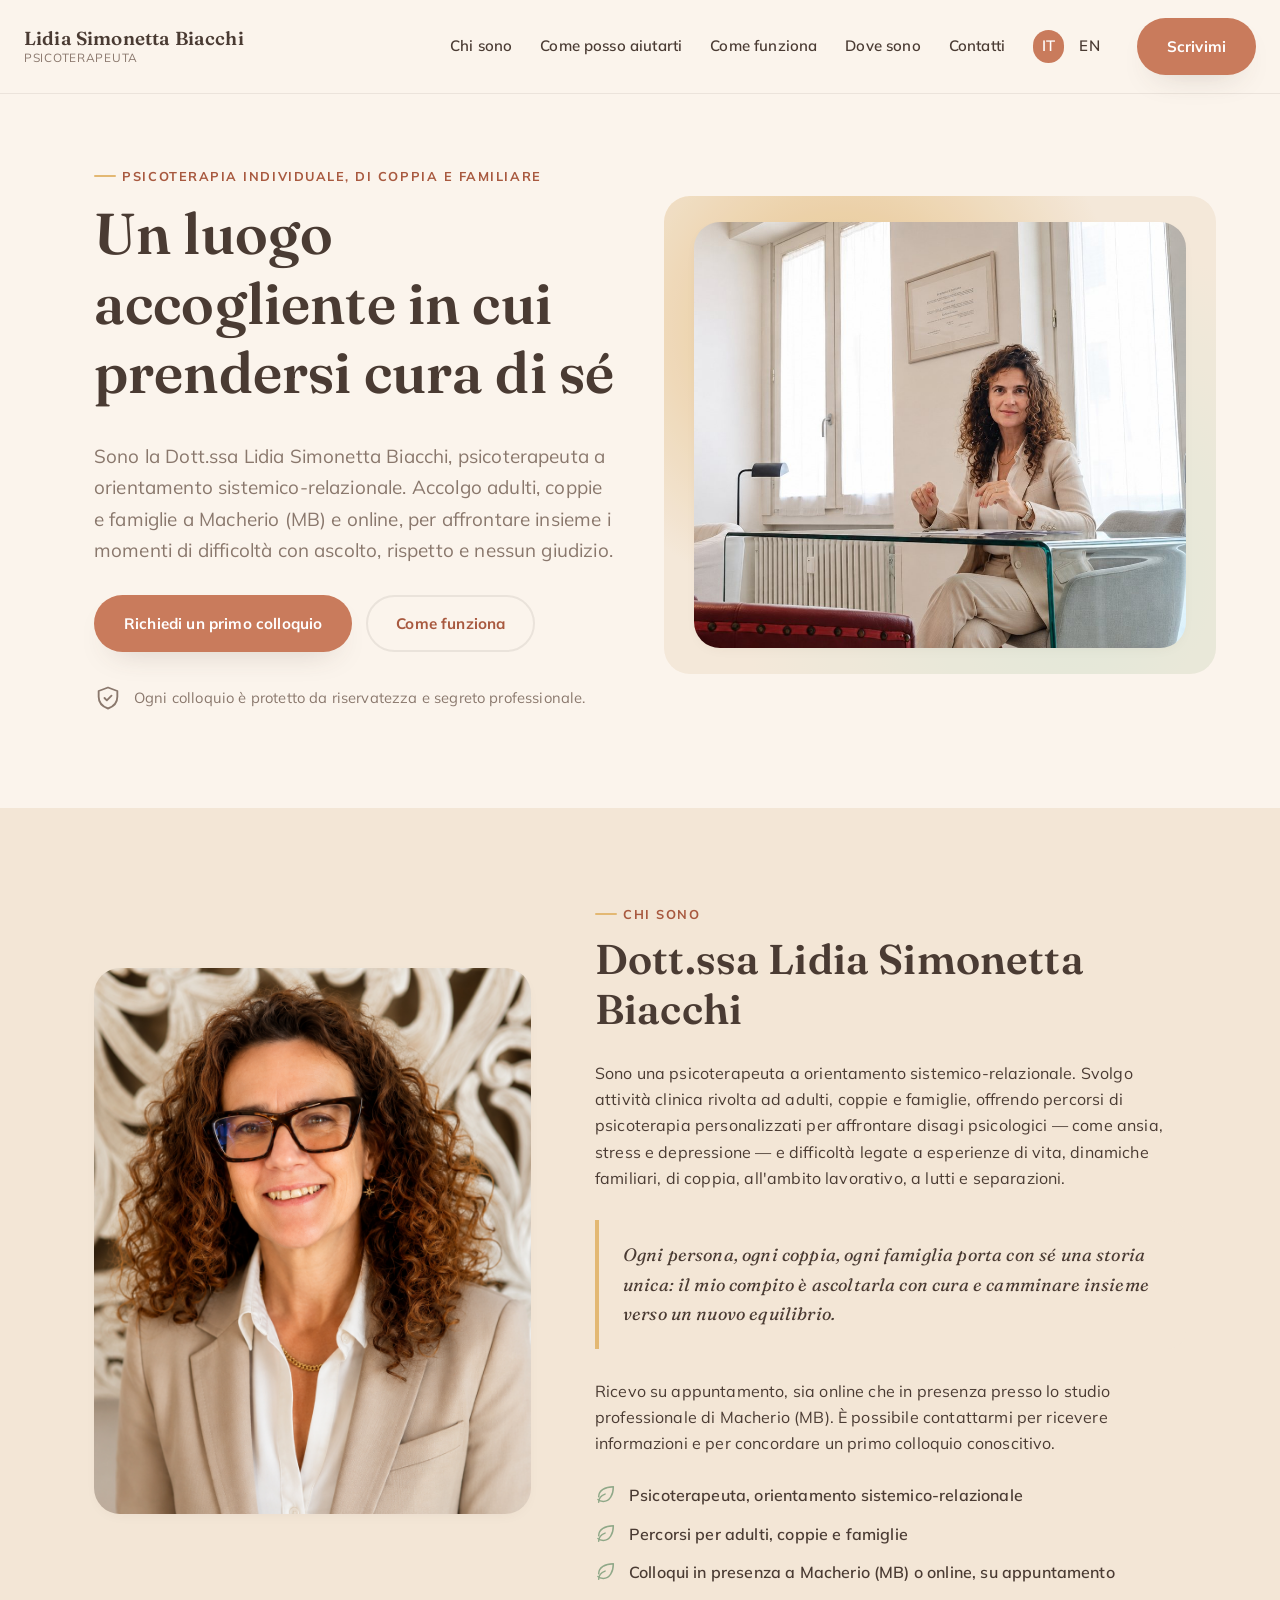
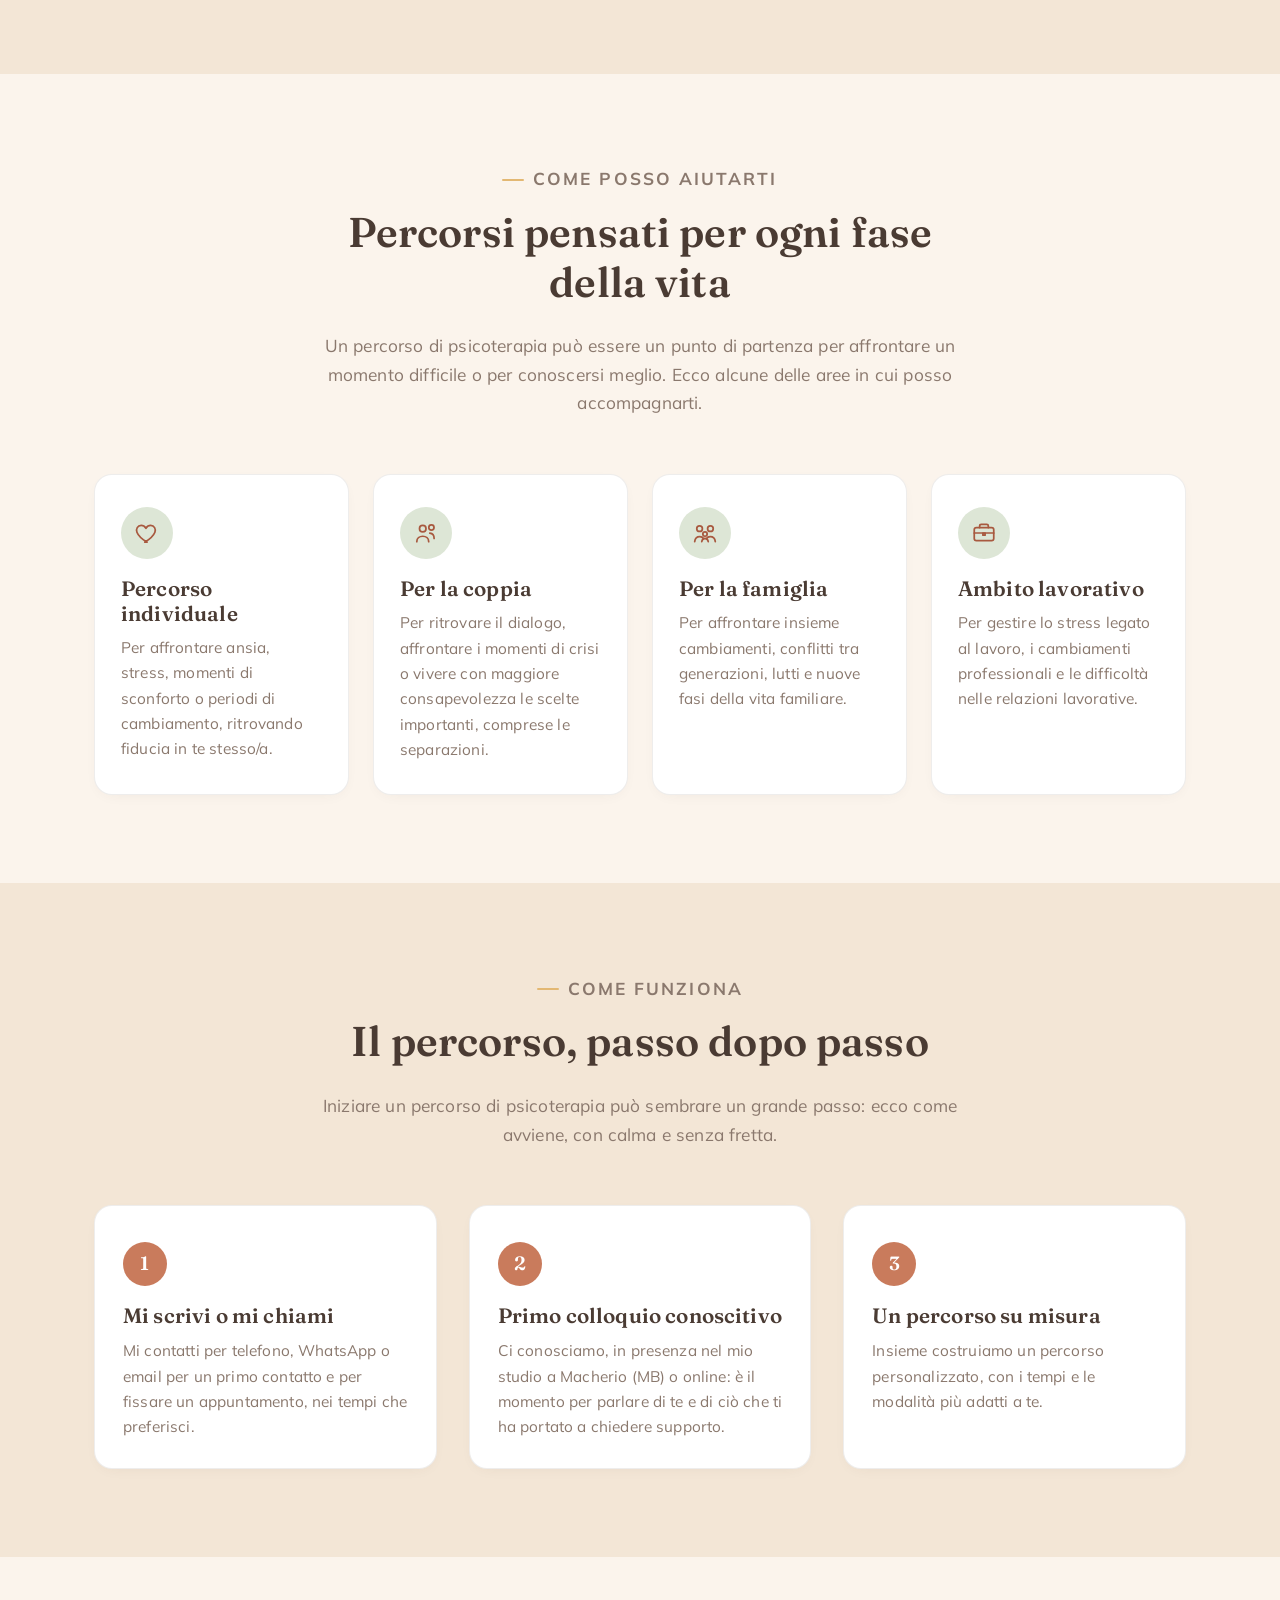
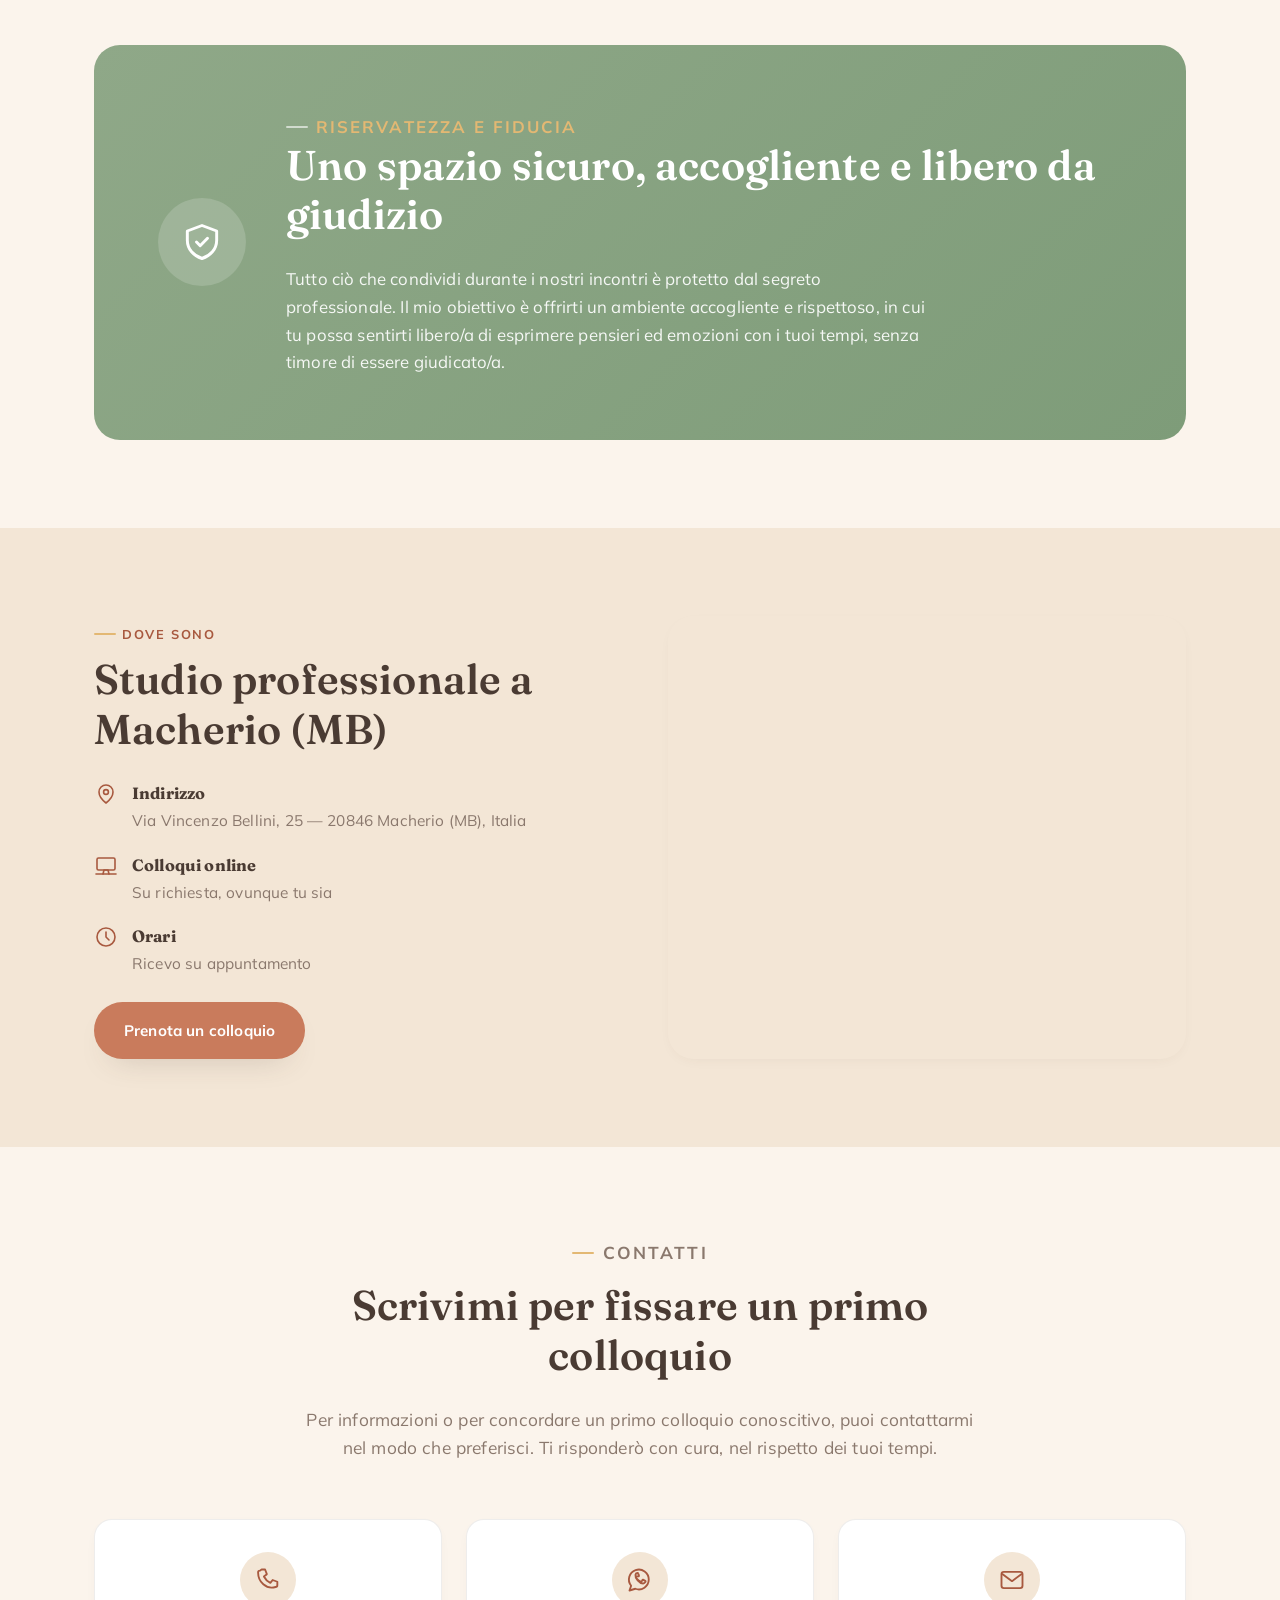
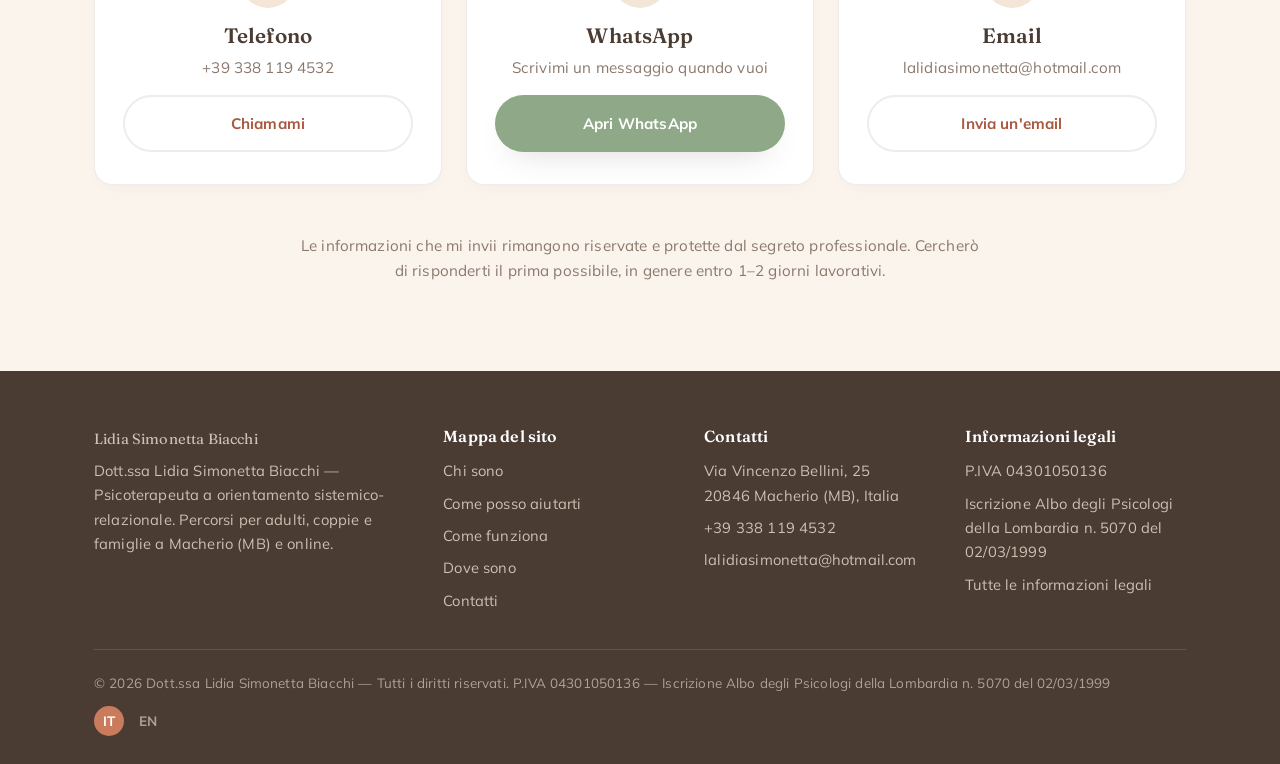
==== index.html @ 9391f5ea "Replace hero illustration with a photo of Lidia in her studio hero-lidia-studio.jpg is a ~600:520 cr" ====
<!DOCTYPE html>
<html lang="it">
<head>
  <meta charset="UTF-8">
  <meta name="viewport" content="width=device-width, initial-scale=1.0">
  <title>Psicoterapia Lidia Simonetta Biacchi — Psicoterapeuta a Macherio (MB) e online</title>
  <meta name="description" content="Dott.ssa Lidia Simonetta Biacchi, psicoterapeuta a orientamento sistemico-relazionale. Percorsi per adulti, coppie e famiglie a Macherio (MB) e online, su appuntamento.">

  <meta property="og:type" content="website">
  <meta property="og:locale" content="it_IT">
  <meta property="og:title" content="Psicoterapia Lidia Simonetta Biacchi — Psicoterapeuta a Macherio (MB) e online">
  <meta property="og:description" content="Dott.ssa Lidia Simonetta Biacchi, psicoterapeuta a orientamento sistemico-relazionale. Percorsi per adulti, coppie e famiglie a Macherio (MB) e online, su appuntamento.">
  <meta property="og:url" content="https://pkoller.github.io/psicoterapia_lidia/">
  <meta property="og:image" content="https://pkoller.github.io/psicoterapia_lidia/assets/img/og-image.jpg">
  <meta property="og:image:width" content="1200">
  <meta property="og:image:height" content="630">
  <meta property="og:image:alt" content="Psicoterapia Lidia Simonetta Biacchi — Dott.ssa Lidia Simonetta Biacchi">
  <meta name="twitter:card" content="summary_large_image">
  <meta name="twitter:title" content="Psicoterapia Lidia Simonetta Biacchi — Psicoterapeuta a Macherio (MB) e online">
  <meta name="twitter:description" content="Dott.ssa Lidia Simonetta Biacchi, psicoterapeuta a orientamento sistemico-relazionale. Percorsi per adulti, coppie e famiglie a Macherio (MB) e online, su appuntamento.">
  <meta name="twitter:image" content="https://pkoller.github.io/psicoterapia_lidia/assets/img/og-image.jpg">

  <link rel="icon" type="image/svg+xml" href="assets/img/favicon.svg">
  <link rel="alternate" hreflang="en" href="en/index.html">
  <link rel="preconnect" href="https://fonts.googleapis.com">
  <link rel="preconnect" href="https://fonts.gstatic.com" crossorigin>
  <link href="https://fonts.googleapis.com/css2?family=Fraunces:ital,opsz,wght@0,9..144,400;0,9..144,500;0,9..144,600;1,9..144,500&family=Mulish:wght@400;600;700;800&display=swap" rel="stylesheet">
  <link rel="stylesheet" href="assets/css/style.css">
</head>
<body>
  <a class="skip-link" href="#main">Vai al contenuto principale</a>

  <header class="site-header">
    <div class="nav-wrap">
      <a class="logo" href="#top">
        Lidia Simonetta Biacchi
        <span>Psicoterapeuta</span>
      </a>

      <button class="nav-toggle" aria-label="Apri il menu" aria-expanded="false" aria-controls="main-nav">
        <span></span>
        <span></span>
        <span></span>
      </button>

      <nav class="main-nav" id="main-nav" aria-label="Navigazione principale">
        <a href="#about">Chi sono</a>
        <a href="#services">Come posso aiutarti</a>
        <a href="#how-it-works">Come funziona</a>
        <a href="#location">Dove sono</a>
        <a href="#contact">Contatti</a>
        <div class="lang-switch" aria-label="Cambia lingua">
          <a href="index.html" class="active" aria-current="page">IT</a>
          <a href="en/index.html">EN</a>
        </div>
        <a class="btn btn-primary" href="#contact">Scrivimi</a>
      </nav>
    </div>
  </header>

  <main id="main">
    <!-- HERO -->
    <section id="top" class="hero">
      <div class="container hero-grid">
        <div class="hero-copy">
          <p class="eyebrow">Psicoterapia individuale, di coppia e familiare</p>
          <h1>Un luogo accogliente in cui prendersi cura di sé</h1>
          <p class="lead">
            Sono la Dott.ssa Lidia Simonetta Biacchi, psicoterapeuta a
            orientamento sistemico-relazionale. Accolgo adulti, coppie e
            famiglie a Macherio (MB) e online, per affrontare insieme i
            momenti di difficoltà con ascolto, rispetto e nessun giudizio.
          </p>
          <div class="hero-actions">
            <a class="btn btn-primary" href="#contact">Richiedi un primo colloquio</a>
            <a class="btn btn-secondary" href="#how-it-works">Come funziona</a>
          </div>
          <div class="hero-trust">
            <svg viewBox="0 0 24 24" fill="none" stroke="currentColor" stroke-width="1.6" stroke-linecap="round" stroke-linejoin="round" aria-hidden="true">
              <path d="M12 3 4 6v5c0 5 3.5 8.5 8 10 4.5-1.5 8-5 8-10V6z"/>
              <path d="m9 12 2 2 4-4"/>
            </svg>
            <span>Ogni colloquio è protetto da riservatezza e segreto professionale.</span>
          </div>
        </div>
        <div class="hero-art">
          <div class="blob" aria-hidden="true"></div>
          <img src="assets/img/hero-lidia-studio.jpg" alt="La Dott.ssa Lidia Simonetta Biacchi seduta alla scrivania nel suo studio di psicoterapia">
        </div>
      </div>
    </section>

    <!-- CHI SONO -->
    <section id="about" class="alt">
      <div class="container about-grid reveal">
        <img class="photo" src="assets/img/ritratto-lidia.jpg" alt="Ritratto della Dott.ssa Lidia Simonetta Biacchi, psicoterapeuta">
        <div>
          <p class="eyebrow">Chi sono</p>
          <h2>Dott.ssa Lidia Simonetta Biacchi</h2>
          <p>
            Sono una psicoterapeuta a orientamento sistemico-relazionale.
            Svolgo attività clinica rivolta ad adulti, coppie e famiglie,
            offrendo percorsi di psicoterapia personalizzati per affrontare
            disagi psicologici — come ansia, stress e depressione — e
            difficoltà legate a esperienze di vita, dinamiche familiari, di
            coppia, all'ambito lavorativo, a lutti e separazioni.
          </p>
          <blockquote class="about-quote">
            Ogni persona, ogni coppia, ogni famiglia porta con sé una storia
            unica: il mio compito è ascoltarla con cura e camminare insieme
            verso un nuovo equilibrio.
          </blockquote>
          <p>
            Ricevo su appuntamento, sia online che in presenza presso lo
            studio professionale di Macherio (MB). È possibile contattarmi
            per ricevere informazioni e per concordare un primo colloquio
            conoscitivo.
          </p>
          <ul class="credentials">
            <li>
              <svg viewBox="0 0 24 24" fill="none" stroke="currentColor" stroke-width="1.6" stroke-linecap="round" stroke-linejoin="round" aria-hidden="true">
                <path d="M4 14C4 7 11 3 20 3c0 9-4 16-11 16-2.5 0-4.5-.7-5.8-2"/>
                <path d="M4 20c0-4 3-7.5 7-9"/>
              </svg>
              Psicoterapeuta, orientamento sistemico-relazionale
            </li>
            <li>
              <svg viewBox="0 0 24 24" fill="none" stroke="currentColor" stroke-width="1.6" stroke-linecap="round" stroke-linejoin="round" aria-hidden="true">
                <path d="M4 14C4 7 11 3 20 3c0 9-4 16-11 16-2.5 0-4.5-.7-5.8-2"/>
                <path d="M4 20c0-4 3-7.5 7-9"/>
              </svg>
              Percorsi per adulti, coppie e famiglie
            </li>
            <li>
              <svg viewBox="0 0 24 24" fill="none" stroke="currentColor" stroke-width="1.6" stroke-linecap="round" stroke-linejoin="round" aria-hidden="true">
                <path d="M4 14C4 7 11 3 20 3c0 9-4 16-11 16-2.5 0-4.5-.7-5.8-2"/>
                <path d="M4 20c0-4 3-7.5 7-9"/>
              </svg>
              Colloqui in presenza a Macherio (MB) o online, su appuntamento
            </li>
          </ul>
        </div>
      </div>
    </section>

    <!-- COME POSSO AIUTARTI -->
    <section id="services">
      <div class="container">
        <div class="section-head reveal">
          <p class="eyebrow">Come posso aiutarti</p>
          <h2>Percorsi pensati per ogni fase della vita</h2>
          <p>
            Un percorso di psicoterapia può essere un punto di partenza per
            affrontare un momento difficile o per conoscersi meglio. Ecco
            alcune delle aree in cui posso accompagnarti.
          </p>
        </div>
        <div class="services-grid reveal">
          <div class="service-card">
            <div class="icon-wrap">
              <svg viewBox="0 0 24 24" fill="none" stroke="currentColor" stroke-width="1.6" stroke-linecap="round" stroke-linejoin="round" aria-hidden="true">
                <path d="M12 20.5s-7.5-4.6-9.3-9.2C1.6 8.3 3.3 5 6.6 5c2 0 3.5 1.2 4.4 2.6C11.9 6.2 13.4 5 15.4 5c3.3 0 5 3.3 3.9 6.3-1.8 4.6-9.3 9.2-9.3 9.2z"/>
              </svg>
            </div>
            <h3>Percorso individuale</h3>
            <p>
              Per affrontare ansia, stress, momenti di sconforto o periodi
              di cambiamento, ritrovando fiducia in te stesso/a.
            </p>
          </div>
          <div class="service-card">
            <div class="icon-wrap">
              <svg viewBox="0 0 24 24" fill="none" stroke="currentColor" stroke-width="1.6" stroke-linecap="round" stroke-linejoin="round" aria-hidden="true">
                <circle cx="9" cy="8" r="3"/>
                <path d="M3.5 20c0-3 2.5-5 5.5-5s5.5 2 5.5 5"/>
                <circle cx="17" cy="7" r="2.4"/>
                <path d="M15.5 12.2c2.4.3 4 2.1 4 4.8"/>
              </svg>
            </div>
            <h3>Per la coppia</h3>
            <p>
              Per ritrovare il dialogo, affrontare i momenti di crisi o
              vivere con maggiore consapevolezza le scelte importanti,
              comprese le separazioni.
            </p>
          </div>
          <div class="service-card">
            <div class="icon-wrap">
              <svg viewBox="0 0 24 24" fill="none" stroke="currentColor" stroke-width="1.6" stroke-linecap="round" stroke-linejoin="round" aria-hidden="true">
                <circle cx="7" cy="8" r="2.6"/>
                <circle cx="17" cy="8" r="2.6"/>
                <circle cx="12" cy="13" r="2"/>
                <path d="M2.5 20c.3-2.8 2.2-4.6 4.7-4.6 1.5 0 2.8.7 3.6 1.9"/>
                <path d="M21.5 20c-.3-2.8-2.2-4.6-4.7-4.6-1.5 0-2.8.7-3.6 1.9"/>
                <path d="M9 20c.3-1.8 1.5-3 3-3s2.7 1.2 3 3"/>
              </svg>
            </div>
            <h3>Per la famiglia</h3>
            <p>
              Per affrontare insieme cambiamenti, conflitti tra generazioni,
              lutti e nuove fasi della vita familiare.
            </p>
          </div>
          <div class="service-card">
            <div class="icon-wrap">
              <svg viewBox="0 0 24 24" fill="none" stroke="currentColor" stroke-width="1.6" stroke-linecap="round" stroke-linejoin="round" aria-hidden="true">
                <rect x="3" y="7" width="18" height="12" rx="2"/>
                <path d="M8 7V5.5A1.5 1.5 0 0 1 9.5 4h5A1.5 1.5 0 0 1 16 5.5V7"/>
                <path d="M3 12h18"/>
                <path d="M11 12h2v2h-2z"/>
              </svg>
            </div>
            <h3>Ambito lavorativo</h3>
            <p>
              Per gestire lo stress legato al lavoro, i cambiamenti
              professionali e le difficoltà nelle relazioni lavorative.
            </p>
          </div>
        </div>
      </div>
    </section>

    <!-- COME FUNZIONA -->
    <section id="how-it-works" class="alt">
      <div class="container">
        <div class="section-head reveal">
          <p class="eyebrow">Come funziona</p>
          <h2>Il percorso, passo dopo passo</h2>
          <p>
            Iniziare un percorso di psicoterapia può sembrare un grande
            passo: ecco come avviene, con calma e senza fretta.
          </p>
        </div>
        <div class="steps reveal">
          <div class="step">
            <span class="step-number">1</span>
            <h3>Mi scrivi o mi chiami</h3>
            <p>
              Mi contatti per telefono, WhatsApp o email per un primo
              contatto e per fissare un appuntamento, nei tempi che
              preferisci.
            </p>
          </div>
          <div class="step">
            <span class="step-number">2</span>
            <h3>Primo colloquio conoscitivo</h3>
            <p>
              Ci conosciamo, in presenza nel mio studio a Macherio (MB) o
              online: è il momento per parlare di te e di ciò che ti ha
              portato a chiedere supporto.
            </p>
          </div>
          <div class="step">
            <span class="step-number">3</span>
            <h3>Un percorso su misura</h3>
            <p>
              Insieme costruiamo un percorso personalizzato, con i tempi e
              le modalità più adatti a te.
            </p>
          </div>
        </div>
      </div>
    </section>

    <!-- SPAZIO SICURO -->
    <section id="safe-space">
      <div class="container">
        <div class="safe-space reveal">
          <div class="icon-wrap">
            <svg viewBox="0 0 24 24" fill="none" stroke="currentColor" stroke-width="1.6" stroke-linecap="round" stroke-linejoin="round" aria-hidden="true">
              <path d="M12 3 4 6v5c0 5 3.5 8.5 8 10 4.5-1.5 8-5 8-10V6z"/>
              <path d="m9 12 2 2 4-4"/>
            </svg>
          </div>
          <div>
            <p class="eyebrow">Riservatezza e fiducia</p>
            <h2>Uno spazio sicuro, accogliente e libero da giudizio</h2>
            <p>
              Tutto ciò che condividi durante i nostri incontri è protetto
              dal segreto professionale. Il mio obiettivo è offrirti un
              ambiente accogliente e rispettoso, in cui tu possa sentirti
              libero/a di esprimere pensieri ed emozioni con i tuoi tempi,
              senza timore di essere giudicato/a.
            </p>
          </div>
        </div>
      </div>
    </section>

    <!-- DOVE SONO -->
    <section id="location" class="alt">
      <div class="container location-grid">
        <div class="reveal">
          <p class="eyebrow">Dove sono</p>
          <h2>Studio professionale a Macherio (MB)</h2>
          <ul class="location-list">
            <li>
              <svg viewBox="0 0 24 24" fill="none" stroke="currentColor" stroke-width="1.6" stroke-linecap="round" stroke-linejoin="round" aria-hidden="true">
                <path d="M12 21s-7-5.5-7-11a7 7 0 0 1 14 0c0 5.5-7 11-7 11Z"/>
                <circle cx="12" cy="10" r="2.4"/>
              </svg>
              <div>
                <strong>Indirizzo</strong>
                <span>Via Vincenzo Bellini, 25 — 20846 Macherio (MB), Italia</span>
              </div>
            </li>
            <li>
              <svg viewBox="0 0 24 24" fill="none" stroke="currentColor" stroke-width="1.6" stroke-linecap="round" stroke-linejoin="round" aria-hidden="true">
                <rect x="3" y="4" width="18" height="12" rx="1.5"/>
                <path d="M2 20h20"/>
                <path d="M9 20l1-4h4l1 4"/>
              </svg>
              <div>
                <strong>Colloqui online</strong>
                <span>Su richiesta, ovunque tu sia</span>
              </div>
            </li>
            <li>
              <svg viewBox="0 0 24 24" fill="none" stroke="currentColor" stroke-width="1.6" stroke-linecap="round" stroke-linejoin="round" aria-hidden="true">
                <circle cx="12" cy="12" r="9"/>
                <path d="M12 7v5l3 3"/>
              </svg>
              <div>
                <strong>Orari</strong>
                <span>Ricevo su appuntamento</span>
              </div>
            </li>
          </ul>
          <a class="btn btn-primary" href="#contact">Prenota un colloquio</a>
        </div>
        <iframe
          class="map-frame reveal"
          title="Mappa: Via Vincenzo Bellini 25, Macherio (MB)"
          src="https://www.google.com/maps?q=Via+Vincenzo+Bellini+25+20846+Macherio+MB+Italia&output=embed"
          loading="lazy"
          referrerpolicy="no-referrer-when-downgrade"
          allowfullscreen></iframe>
      </div>
    </section>

    <!-- CONTATTI -->
    <section id="contact">
      <div class="container">
        <div class="section-head reveal">
          <p class="eyebrow">Contatti</p>
          <h2>Scrivimi per fissare un primo colloquio</h2>
          <p>
            Per informazioni o per concordare un primo colloquio
            conoscitivo, puoi contattarmi nel modo che preferisci. Ti
            risponderò con cura, nel rispetto dei tuoi tempi.
          </p>
        </div>
        <div class="contact-grid reveal">
          <div class="contact-card">
            <div class="icon-wrap">
              <svg viewBox="0 0 24 24" fill="none" stroke="currentColor" stroke-width="1.6" stroke-linecap="round" stroke-linejoin="round" aria-hidden="true">
                <path d="M6.5 3h3l1.5 4-2.5 2a12 12 0 0 0 5.5 5.5l2-2.5 4 1.5v3a1.5 1.5 0 0 1-1.5 1.5C10.5 20.5 3.5 13.5 3.5 5.5A1.5 1.5 0 0 1 5 4Z"/>
              </svg>
            </div>
            <h3>Telefono</h3>
            <p>+39 338 119 4532</p>
            <a class="btn btn-secondary btn-block" href="tel:+393381194532">Chiamami</a>
          </div>
          <div class="contact-card">
            <div class="icon-wrap">
              <svg viewBox="0 0 24 24" fill="none" stroke="currentColor" stroke-width="1.6" stroke-linecap="round" stroke-linejoin="round" aria-hidden="true">
                <path d="M3 21l1.4-4.1A8.5 8.5 0 1 1 8 19.5Z"/>
                <path d="M8.7 8.7c-.2.6 0 1.5.9 2.6 1 1.2 1.9 1.8 2.7 2 .5.2 1-.1 1.4-.6l.4-.6c.2-.3.6-.4.9-.2l1.5.8c.3.2.4.6.2.9-.4.7-1.1 1.4-2 1.4-1.5 0-3.4-1-4.7-2.6-1.4-1.6-2.1-3.4-1.9-4.8.1-.9.9-1.5 1.7-1.6.3 0 .6.2.7.5l.6 1.6c.1.3 0 .6-.2.8Z"/>
              </svg>
            </div>
            <h3>WhatsApp</h3>
            <p>Scrivimi un messaggio quando vuoi</p>
            <a class="btn btn-whatsapp btn-block" href="https://wa.me/393381194532" target="_blank" rel="noopener">Apri WhatsApp</a>
          </div>
          <div class="contact-card">
            <div class="icon-wrap">
              <svg viewBox="0 0 24 24" fill="none" stroke="currentColor" stroke-width="1.6" stroke-linecap="round" stroke-linejoin="round" aria-hidden="true">
                <rect x="3" y="5" width="18" height="14" rx="2"/>
                <path d="m4 7 8 6 8-6"/>
              </svg>
            </div>
            <h3>Email</h3>
            <p>lalidiasimonetta@hotmail.com</p>
            <a class="btn btn-secondary btn-block" href="mailto:lalidiasimonetta@hotmail.com">Invia un'email</a>
          </div>
        </div>
        <p class="contact-note">
          Le informazioni che mi invii rimangono riservate e protette dal
          segreto professionale. Cercherò di risponderti il prima
          possibile, in genere entro 1–2 giorni lavorativi.
        </p>
      </div>
    </section>
  </main>

  <footer class="site-footer">
    <div class="container">
      <div class="footer-grid">
        <div>
          <p class="footer-logo">Lidia Simonetta Biacchi</p>
          <p>
            Dott.ssa Lidia Simonetta Biacchi — Psicoterapeuta a orientamento
            sistemico-relazionale. Percorsi per adulti, coppie e famiglie a
            Macherio (MB) e online.
          </p>
        </div>
        <div>
          <h4>Mappa del sito</h4>
          <ul>
            <li><a href="#about">Chi sono</a></li>
            <li><a href="#services">Come posso aiutarti</a></li>
            <li><a href="#how-it-works">Come funziona</a></li>
            <li><a href="#location">Dove sono</a></li>
            <li><a href="#contact">Contatti</a></li>
          </ul>
        </div>
        <div>
          <h4>Contatti</h4>
          <ul>
            <li>Via Vincenzo Bellini, 25<br>20846 Macherio (MB), Italia</li>
            <li><a href="tel:+393381194532">+39 338 119 4532</a></li>
            <li><a href="mailto:lalidiasimonetta@hotmail.com">lalidiasimonetta@hotmail.com</a></li>
          </ul>
        </div>
        <div>
          <h4>Informazioni legali</h4>
          <ul>
            <li>P.IVA 04301050136</li>
            <li>Iscrizione Albo degli Psicologi<br>della Lombardia n. 5070 del 02/03/1999</li>
            <li><a href="informazioni-legali.html">Tutte le informazioni legali</a></li>
          </ul>
        </div>
      </div>
      <div class="footer-bottom">
        <span>&copy; <span data-year>2026</span> Dott.ssa Lidia Simonetta Biacchi — Tutti i diritti riservati. P.IVA 04301050136 — Iscrizione Albo degli Psicologi della Lombardia n. 5070 del 02/03/1999</span>
        <div class="lang-switch">
          <a href="index.html" class="active" aria-current="page">IT</a>
          <a href="en/index.html">EN</a>
        </div>
      </div>
    </div>
  </footer>

  <script src="assets/js/main.js"></script>
</body>
</html>
---- assets/css/style.css ----
/* =========================================================
   Psicoterapia Lidia Simonetta Biacchi — design system
   Palette calda, tipografia accogliente, layout rilassato
   ========================================================= */

:root {
  /* Colori */
  --cream: #fbf4ec;
  --cream-soft: #f3e6d6;
  --terracotta: #c97b5c;
  --terracotta-dark: #a8593f;
  --sage: #8fa888;
  --sage-light: #dde6d6;
  --brown: #4a3b33;
  --brown-light: #8a786d;
  --gold: #e3b873;
  --white: #ffffff;
  --border: rgba(74, 59, 51, 0.09);

  /* Tipografia */
  --font-display: "Fraunces", "Georgia", serif;
  --font-body: "Mulish", "Helvetica Neue", Arial, sans-serif;

  /* Spaziature & forme */
  --radius-sm: 12px;
  --radius-md: 18px;
  --radius-lg: 26px;
  --radius-pill: 999px;
  --shadow-soft: 0 14px 32px -18px rgba(74, 59, 51, 0.28);
  --shadow-card: 0 4px 16px -8px rgba(74, 59, 51, 0.1);
  --max-width: 1140px;
}

/* ---------- Reset ---------- */
*,
*::before,
*::after {
  box-sizing: border-box;
}

html {
  scroll-behavior: smooth;
}

body {
  margin: 0;
  font-family: var(--font-body);
  color: var(--brown);
  background-color: var(--cream);
  line-height: 1.65;
  letter-spacing: 0.01em;
  -webkit-font-smoothing: antialiased;
}

img,
svg {
  max-width: 100%;
  display: block;
}

a {
  color: var(--terracotta-dark);
  text-decoration: none;
}

a:hover {
  text-decoration: underline;
}

h1,
h2,
h3,
h4 {
  font-family: var(--font-display);
  font-weight: 600;
  line-height: 1.2;
  margin: 0 0 0.6em;
  color: var(--brown);
}

h1 {
  font-size: clamp(2.4rem, 5vw, 3.6rem);
}

h2 {
  font-size: clamp(1.9rem, 4vw, 2.6rem);
}

h3 {
  font-size: 1.3rem;
}

p {
  margin: 0 0 1em;
}

ul {
  margin: 0;
  padding: 0;
}

.eyebrow {
  display: inline-flex;
  align-items: center;
  gap: 0.5em;
  font-family: var(--font-body);
  font-weight: 700;
  font-size: 0.8rem;
  letter-spacing: 0.12em;
  text-transform: uppercase;
  color: var(--terracotta-dark);
  margin-bottom: 0.8em;
}

.eyebrow::before {
  content: "";
  display: inline-block;
  width: 22px;
  height: 2px;
  background: var(--gold);
  border-radius: 2px;
}

/* ---------- Layout ---------- */
.container {
  width: 100%;
  max-width: var(--max-width);
  margin: 0 auto;
  padding: 0 24px;
}

section {
  padding: 88px 0;
}

section.alt {
  background-color: var(--cream-soft);
}

.section-head {
  max-width: 680px;
  margin: 0 auto 56px;
  text-align: center;
}

.section-head p {
  color: var(--brown-light);
  font-size: 1.08rem;
}

.center {
  text-align: center;
}

/* ---------- Skip link ---------- */
.skip-link {
  position: absolute;
  left: -999px;
  top: 0;
  background: var(--terracotta);
  color: var(--white);
  padding: 10px 18px;
  border-radius: var(--radius-sm);
  z-index: 1000;
}

.skip-link:focus {
  left: 16px;
  top: 16px;
}

/* ---------- Buttons ---------- */
.btn {
  display: inline-flex;
  align-items: center;
  justify-content: center;
  gap: 0.6em;
  font-family: var(--font-body);
  font-weight: 700;
  font-size: 0.95rem;
  padding: 14px 28px;
  border-radius: var(--radius-pill);
  border: 2px solid transparent;
  cursor: pointer;
  transition: box-shadow 0.18s ease, background-color 0.18s ease,
    color 0.18s ease, border-color 0.18s ease;
  text-decoration: none;
  white-space: nowrap;
}

.btn:hover {
  text-decoration: none;
}

.btn-primary {
  background-color: var(--terracotta);
  color: var(--white);
  box-shadow: var(--shadow-soft);
}

.btn-primary:hover {
  background-color: var(--terracotta-dark);
  box-shadow: 0 16px 32px -16px rgba(74, 59, 51, 0.36);
}

.btn-secondary {
  background-color: transparent;
  border-color: var(--border);
  color: var(--terracotta-dark);
}

.btn-secondary:hover {
  background-color: var(--terracotta);
  border-color: var(--terracotta);
  color: var(--white);
}

.btn-whatsapp {
  background-color: var(--sage);
  color: var(--white);
  box-shadow: var(--shadow-soft);
}

.btn-whatsapp:hover {
  background-color: #7c9474;
  box-shadow: 0 16px 32px -16px rgba(74, 59, 51, 0.36);
}

.btn-block {
  width: 100%;
}

/* ---------- Header ---------- */
.site-header {
  position: sticky;
  top: 0;
  z-index: 100;
  background-color: rgba(251, 244, 236, 0.94);
  backdrop-filter: blur(10px);
  border-bottom: 1px solid var(--border);
}

.nav-wrap {
  display: flex;
  align-items: center;
  justify-content: space-between;
  padding: 18px 24px;
}

.logo {
  display: flex;
  flex-direction: column;
  font-family: var(--font-display);
  font-weight: 600;
  font-size: 1.18rem;
  color: var(--brown);
  text-decoration: none;
  line-height: 1.25;
}

.logo span {
  font-family: var(--font-body);
  font-weight: 400;
  font-size: 0.74rem;
  letter-spacing: 0.06em;
  color: var(--brown-light);
  text-transform: uppercase;
}

.logo:hover {
  text-decoration: none;
}

.nav-toggle {
  display: none;
  background: none;
  border: none;
  cursor: pointer;
  padding: 8px;
  margin-left: 8px;
}

.nav-toggle span {
  display: block;
  width: 24px;
  height: 2px;
  background-color: var(--brown);
  margin: 5px 0;
  border-radius: 2px;
  transition: transform 0.2s ease, opacity 0.2s ease;
}

.main-nav {
  display: flex;
  align-items: center;
  gap: 28px;
}

.main-nav a:not(.btn) {
  color: var(--brown);
  font-weight: 600;
  font-size: 0.94rem;
}

.main-nav a:not(.btn):hover {
  color: var(--terracotta-dark);
  text-decoration: none;
}

.lang-switch {
  display: flex;
  gap: 6px;
  align-items: center;
  font-weight: 700;
  font-size: 0.85rem;
}

.lang-switch a {
  padding: 4px 9px;
  border-radius: var(--radius-pill);
  color: var(--brown-light);
}

.lang-switch a:hover {
  text-decoration: none;
  color: var(--terracotta-dark);
}

.lang-switch a.active {
  background-color: var(--terracotta);
  color: var(--white);
}

.lang-switch a.active:hover {
  color: var(--white);
}

/* ---------- Hero ---------- */
.hero {
  padding: 64px 0 96px;
  overflow: hidden;
}

.hero-grid {
  display: grid;
  grid-template-columns: 1.05fr 0.95fr;
  gap: 56px;
  align-items: center;
}

.hero-copy .eyebrow {
  margin-bottom: 1em;
}

.hero-copy p.lead {
  font-size: 1.18rem;
  color: var(--brown-light);
  max-width: 520px;
}

.hero-actions {
  display: flex;
  flex-wrap: wrap;
  gap: 14px;
  margin-top: 1.8em;
}

.hero-trust {
  margin-top: 2.2em;
  display: flex;
  align-items: center;
  gap: 12px;
  font-size: 0.92rem;
  color: var(--brown-light);
}

.hero-trust svg {
  flex-shrink: 0;
  width: 28px;
  height: 28px;
}

.hero-art {
  position: relative;
}

.hero-art .blob {
  position: absolute;
  inset: -6%;
  background: radial-gradient(circle at 32% 28%, var(--gold) 0%, transparent 55%),
    radial-gradient(circle at 75% 80%, var(--sage-light) 0%, transparent 60%),
    var(--cream-soft);
  border-radius: var(--radius-lg);
  opacity: 0.85;
  z-index: 0;
}

.hero-art img {
  position: relative;
  z-index: 1;
  width: 100%;
  border-radius: var(--radius-lg);
  box-shadow: var(--shadow-card);
}

/* ---------- Photo placeholders ---------- */
.photo,
.photo-placeholder {
  border-radius: var(--radius-lg);
  box-shadow: var(--shadow-card);
}

.photo {
  width: 100%;
  aspect-ratio: 4 / 5;
  object-fit: cover;
  object-position: center;
}

.photo-placeholder {
  position: relative;
  width: 100%;
  aspect-ratio: 4 / 5;
  display: flex;
  flex-direction: column;
  align-items: center;
  justify-content: center;
  gap: 14px;
  text-align: center;
  padding: 32px;
  background: linear-gradient(160deg, var(--sage-light) 0%, var(--cream-soft) 100%);
  border: 1px dashed rgba(74, 59, 51, 0.22);
  color: var(--brown-light);
  z-index: 1;
}

.photo-placeholder.wide {
  aspect-ratio: 16 / 10;
}

.photo-placeholder svg {
  width: 44px;
  height: 44px;
  color: var(--terracotta-dark);
}

.photo-placeholder strong {
  display: block;
  color: var(--brown);
  font-family: var(--font-display);
  font-size: 1.05rem;
  margin-bottom: 2px;
}

.photo-placeholder small {
  font-size: 0.82rem;
  line-height: 1.5;
}

/* ---------- About ---------- */
.about-grid {
  display: grid;
  grid-template-columns: 0.85fr 1.15fr;
  gap: 64px;
  align-items: center;
}

.about-quote {
  margin: 1.6em 0;
  padding: 20px 24px;
  border-left: 4px solid var(--gold);
  background-color: var(--cream-soft);
  border-radius: 0 var(--radius-md) var(--radius-md) 0;
  font-family: var(--font-display);
  font-size: 1.12rem;
  font-style: italic;
  color: var(--brown);
}

.credentials {
  list-style: none;
  margin-top: 1.6em;
  display: flex;
  flex-direction: column;
  gap: 12px;
}

.credentials li {
  display: flex;
  align-items: flex-start;
  gap: 12px;
  font-weight: 600;
}

.credentials svg {
  width: 22px;
  height: 22px;
  flex-shrink: 0;
  color: var(--sage);
  margin-top: 2px;
}

/* ---------- Services ---------- */
.services-grid {
  display: grid;
  grid-template-columns: repeat(4, 1fr);
  gap: 24px;
}

.service-card {
  background-color: var(--white);
  border-radius: var(--radius-md);
  border: 1px solid var(--border);
  padding: 32px 26px;
  box-shadow: var(--shadow-card);
  transition: transform 0.2s ease, box-shadow 0.2s ease, border-color 0.2s ease;
}

.service-card:hover {
  transform: translateY(-3px);
  border-color: transparent;
  box-shadow: 0 18px 32px -16px rgba(74, 59, 51, 0.22);
}

.service-card .icon-wrap {
  display: inline-flex;
  align-items: center;
  justify-content: center;
  width: 52px;
  height: 52px;
  border-radius: 50%;
  background-color: var(--sage-light);
  margin-bottom: 18px;
}

.service-card .icon-wrap svg {
  width: 26px;
  height: 26px;
  color: var(--terracotta-dark);
}

.service-card h3 {
  margin-bottom: 0.4em;
}

.service-card p {
  color: var(--brown-light);
  font-size: 0.96rem;
  margin-bottom: 0;
}

/* ---------- How it works (steps) ---------- */
.steps {
  display: grid;
  grid-template-columns: repeat(3, 1fr);
  gap: 32px;
  counter-reset: step;
}

.step {
  position: relative;
  padding: 36px 28px 28px;
  background-color: var(--white);
  border-radius: var(--radius-md);
  border: 1px solid var(--border);
  box-shadow: var(--shadow-card);
}

.step-number {
  display: inline-flex;
  align-items: center;
  justify-content: center;
  width: 44px;
  height: 44px;
  border-radius: 50%;
  background-color: var(--terracotta);
  color: var(--white);
  font-family: var(--font-display);
  font-weight: 600;
  font-size: 1.2rem;
  margin-bottom: 18px;
}

.step h3 {
  margin-bottom: 0.45em;
}

.step p {
  color: var(--brown-light);
  font-size: 0.96rem;
  margin-bottom: 0;
}

/* ---------- Safe space banner ---------- */
.safe-space {
  background: linear-gradient(135deg, var(--sage) 0%, #7e9c79 100%);
  color: var(--white);
  border-radius: var(--radius-lg);
  padding: 64px;
  display: grid;
  grid-template-columns: auto 1fr;
  gap: 40px;
  align-items: center;
}

.safe-space .icon-wrap {
  display: inline-flex;
  align-items: center;
  justify-content: center;
  width: 88px;
  height: 88px;
  border-radius: 50%;
  background-color: rgba(255, 255, 255, 0.16);
  flex-shrink: 0;
}

.safe-space .icon-wrap svg {
  width: 44px;
  height: 44px;
  color: var(--white);
}

.safe-space h2,
.safe-space p {
  color: var(--white);
}

.safe-space .eyebrow {
  color: var(--gold);
}

.safe-space .eyebrow::before {
  background-color: rgba(255, 255, 255, 0.6);
}

.safe-space p {
  color: rgba(255, 255, 255, 0.92);
  font-size: 1.05rem;
  max-width: 640px;
  margin-bottom: 0;
}

/* ---------- Location ---------- */
.location-grid {
  display: grid;
  grid-template-columns: 1fr 1fr;
  gap: 56px;
  align-items: center;
}

.location-list {
  list-style: none;
  display: flex;
  flex-direction: column;
  gap: 18px;
  margin: 1.6em 0;
}

.location-list li {
  display: flex;
  gap: 14px;
  align-items: flex-start;
}

.location-list svg {
  width: 24px;
  height: 24px;
  flex-shrink: 0;
  color: var(--terracotta-dark);
  margin-top: 2px;
}

.location-list strong {
  display: block;
  font-family: var(--font-display);
  font-size: 1.02rem;
}

.location-list span,
.location-list a {
  color: var(--brown-light);
  font-size: 0.96rem;
}

.map-frame {
  border-radius: var(--radius-lg);
  overflow: hidden;
  box-shadow: var(--shadow-card);
  border: none;
  width: 100%;
  height: 100%;
  min-height: 360px;
}

/* ---------- Contact ---------- */
.contact-grid {
  display: grid;
  grid-template-columns: repeat(3, 1fr);
  gap: 24px;
}

.contact-card {
  background-color: var(--white);
  border-radius: var(--radius-md);
  border: 1px solid var(--border);
  padding: 32px 28px;
  box-shadow: var(--shadow-card);
  text-align: center;
  display: flex;
  flex-direction: column;
  align-items: center;
}

.contact-card .icon-wrap {
  display: inline-flex;
  align-items: center;
  justify-content: center;
  width: 56px;
  height: 56px;
  border-radius: 50%;
  background-color: var(--cream-soft);
  margin-bottom: 16px;
}

.contact-card .icon-wrap svg {
  width: 28px;
  height: 28px;
  color: var(--terracotta-dark);
}

.contact-card h3 {
  margin-bottom: 0.3em;
}

.contact-card p {
  color: var(--brown-light);
  font-size: 0.95rem;
}

.contact-note {
  max-width: 680px;
  margin: 48px auto 0;
  text-align: center;
  color: var(--brown-light);
  font-size: 0.95rem;
}

/* ---------- Footer ---------- */
.site-footer {
  background-color: var(--brown);
  color: var(--cream-soft);
  padding: 56px 0 28px;
}

.footer-grid {
  display: grid;
  grid-template-columns: 1.4fr 1fr 1fr 1fr;
  gap: 40px;
  margin-bottom: 36px;
}

.footer-grid h4 {
  color: var(--white);
  font-size: 1rem;
  margin-bottom: 0.8em;
}

.footer-logo {
  font-family: var(--font-display);
  font-size: 1.25rem;
  color: var(--white);
  margin-bottom: 0.5em;
}

.footer-grid p,
.footer-grid a,
.footer-grid li {
  color: rgba(243, 230, 214, 0.78);
  font-size: 0.92rem;
}

.footer-grid a:hover {
  color: var(--white);
}

.footer-grid ul {
  list-style: none;
  display: flex;
  flex-direction: column;
  gap: 8px;
}

.footer-bottom {
  border-top: 1px solid rgba(243, 230, 214, 0.14);
  padding-top: 22px;
  display: flex;
  justify-content: space-between;
  align-items: center;
  flex-wrap: wrap;
  gap: 12px;
  font-size: 0.84rem;
  color: rgba(243, 230, 214, 0.6);
}

.footer-bottom a {
  color: rgba(243, 230, 214, 0.6);
}

.footer-bottom a:hover {
  color: var(--white);
}

/* ---------- Reveal animation ---------- */
.reveal {
  opacity: 0;
  transform: translateY(18px);
  transition: opacity 0.7s ease, transform 0.7s ease;
}

.reveal.is-visible {
  opacity: 1;
  transform: translateY(0);
}

@media (prefers-reduced-motion: reduce) {
  .reveal {
    opacity: 1;
    transform: none;
    transition: none;
  }

  html {
    scroll-behavior: auto;
  }
}

/* ---------- Responsive ---------- */
@media (max-width: 960px) {
  .hero-grid,
  .about-grid,
  .location-grid {
    grid-template-columns: 1fr;
    gap: 40px;
  }

  .hero-art {
    order: -1;
    max-width: 420px;
    margin: 0 auto;
  }

  .services-grid {
    grid-template-columns: repeat(2, 1fr);
  }

  .steps,
  .contact-grid {
    grid-template-columns: 1fr;
  }

  .safe-space {
    grid-template-columns: 1fr;
    text-align: center;
    padding: 48px 32px;
  }

  .safe-space .icon-wrap {
    margin: 0 auto;
  }

  .footer-grid {
    grid-template-columns: 1fr 1fr;
  }

  .footer-grid > div:first-child {
    grid-column: 1 / -1;
  }
}

@media (max-width: 720px) {
  .nav-toggle {
    display: block;
  }

  .main-nav {
    position: absolute;
    top: 100%;
    left: 0;
    right: 0;
    background-color: var(--cream);
    flex-direction: column;
    align-items: stretch;
    gap: 0;
    padding: 12px 24px 24px;
    border-bottom: 1px solid rgba(74, 59, 51, 0.07);
    box-shadow: var(--shadow-soft);
    transform: translateY(-8px);
    opacity: 0;
    visibility: hidden;
    transition: opacity 0.2s ease, transform 0.2s ease, visibility 0.2s;
  }

  .main-nav.is-open {
    transform: translateY(0);
    opacity: 1;
    visibility: visible;
  }

  .main-nav a:not(.btn) {
    padding: 12px 4px;
    border-bottom: 1px solid rgba(74, 59, 51, 0.06);
  }

  .main-nav .lang-switch {
    order: -1;
    justify-content: flex-end;
    padding: 10px 4px;
  }

  .main-nav .btn {
    margin-top: 14px;
  }

  .nav-toggle.is-active span:nth-child(1) {
    transform: translateY(7px) rotate(45deg);
  }

  .nav-toggle.is-active span:nth-child(2) {
    opacity: 0;
  }

  .nav-toggle.is-active span:nth-child(3) {
    transform: translateY(-7px) rotate(-45deg);
  }

  .services-grid {
    grid-template-columns: 1fr;
  }

  section {
    padding: 64px 0;
  }

  .safe-space {
    padding: 40px 24px;
  }
}

@media (max-width: 520px) {
  .hero-actions {
    flex-direction: column;
    align-items: stretch;
  }

  .hero-actions .btn {
    width: 100%;
  }
}
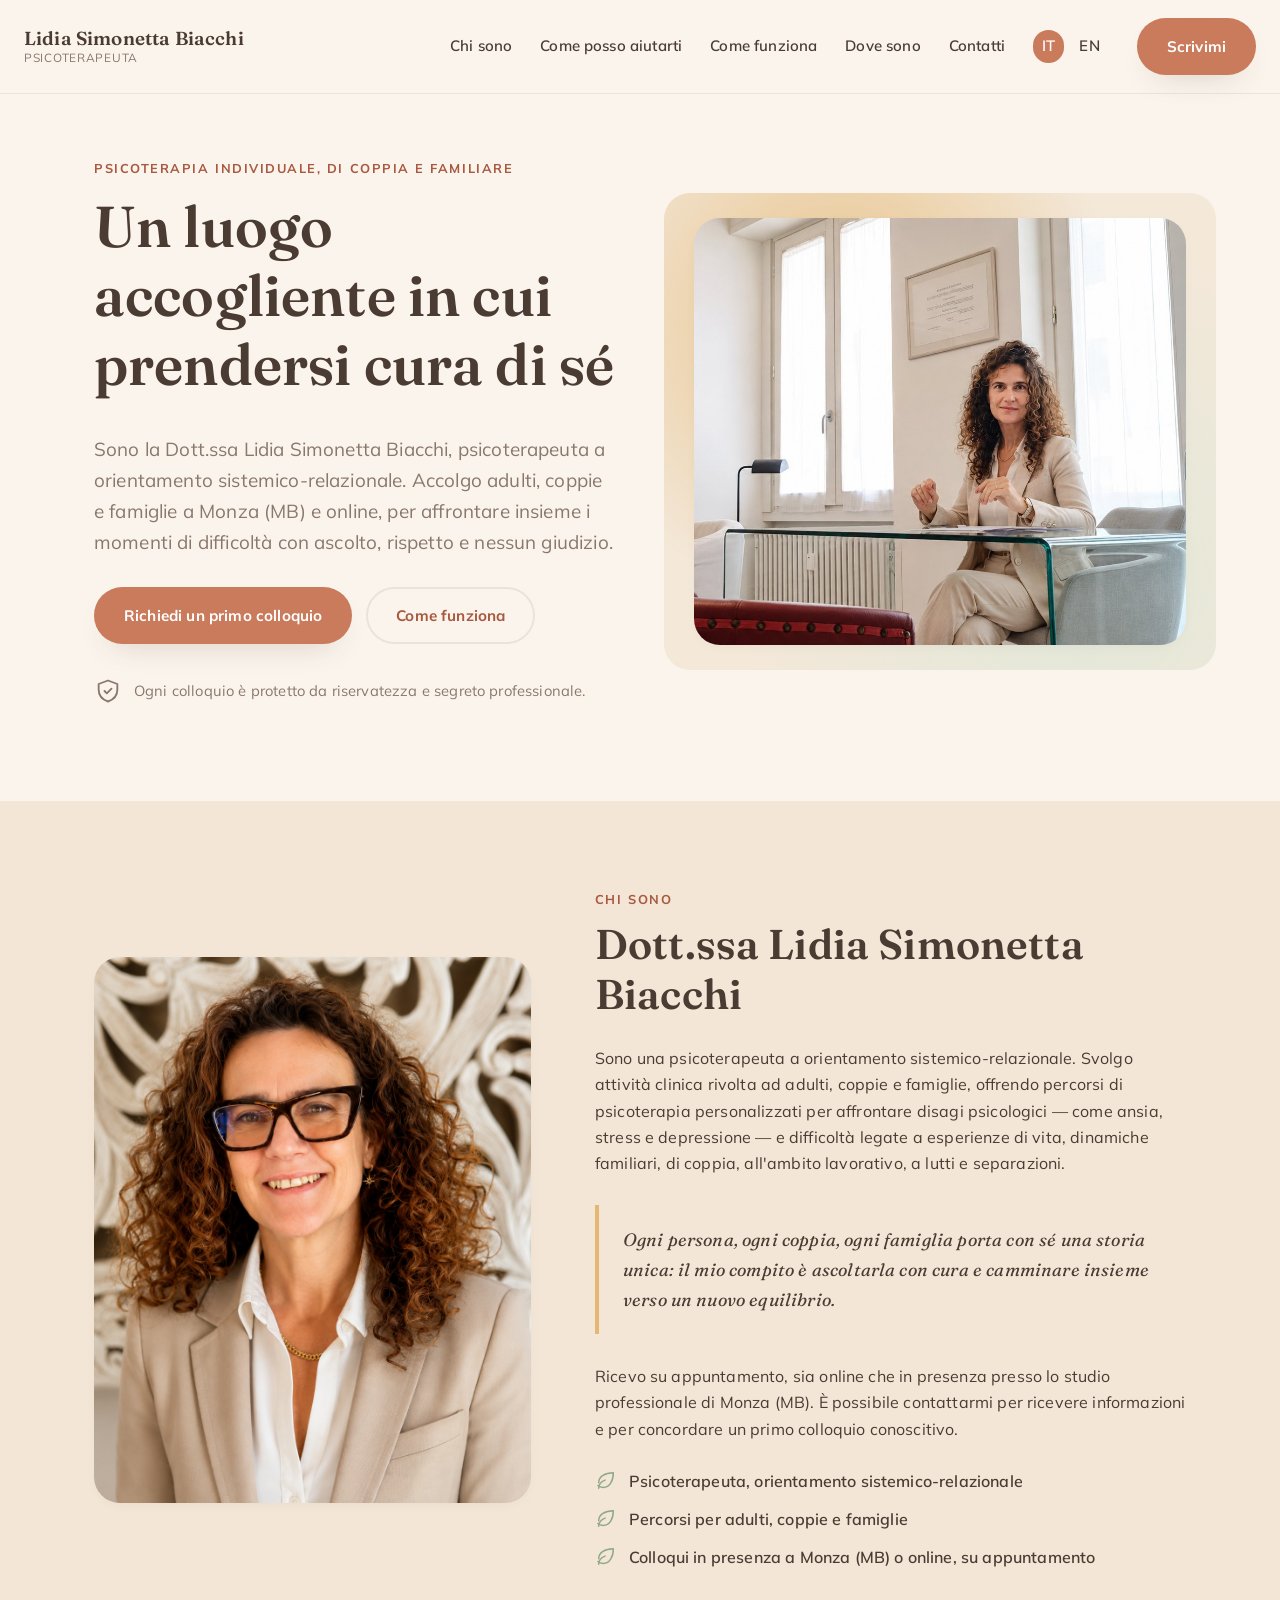
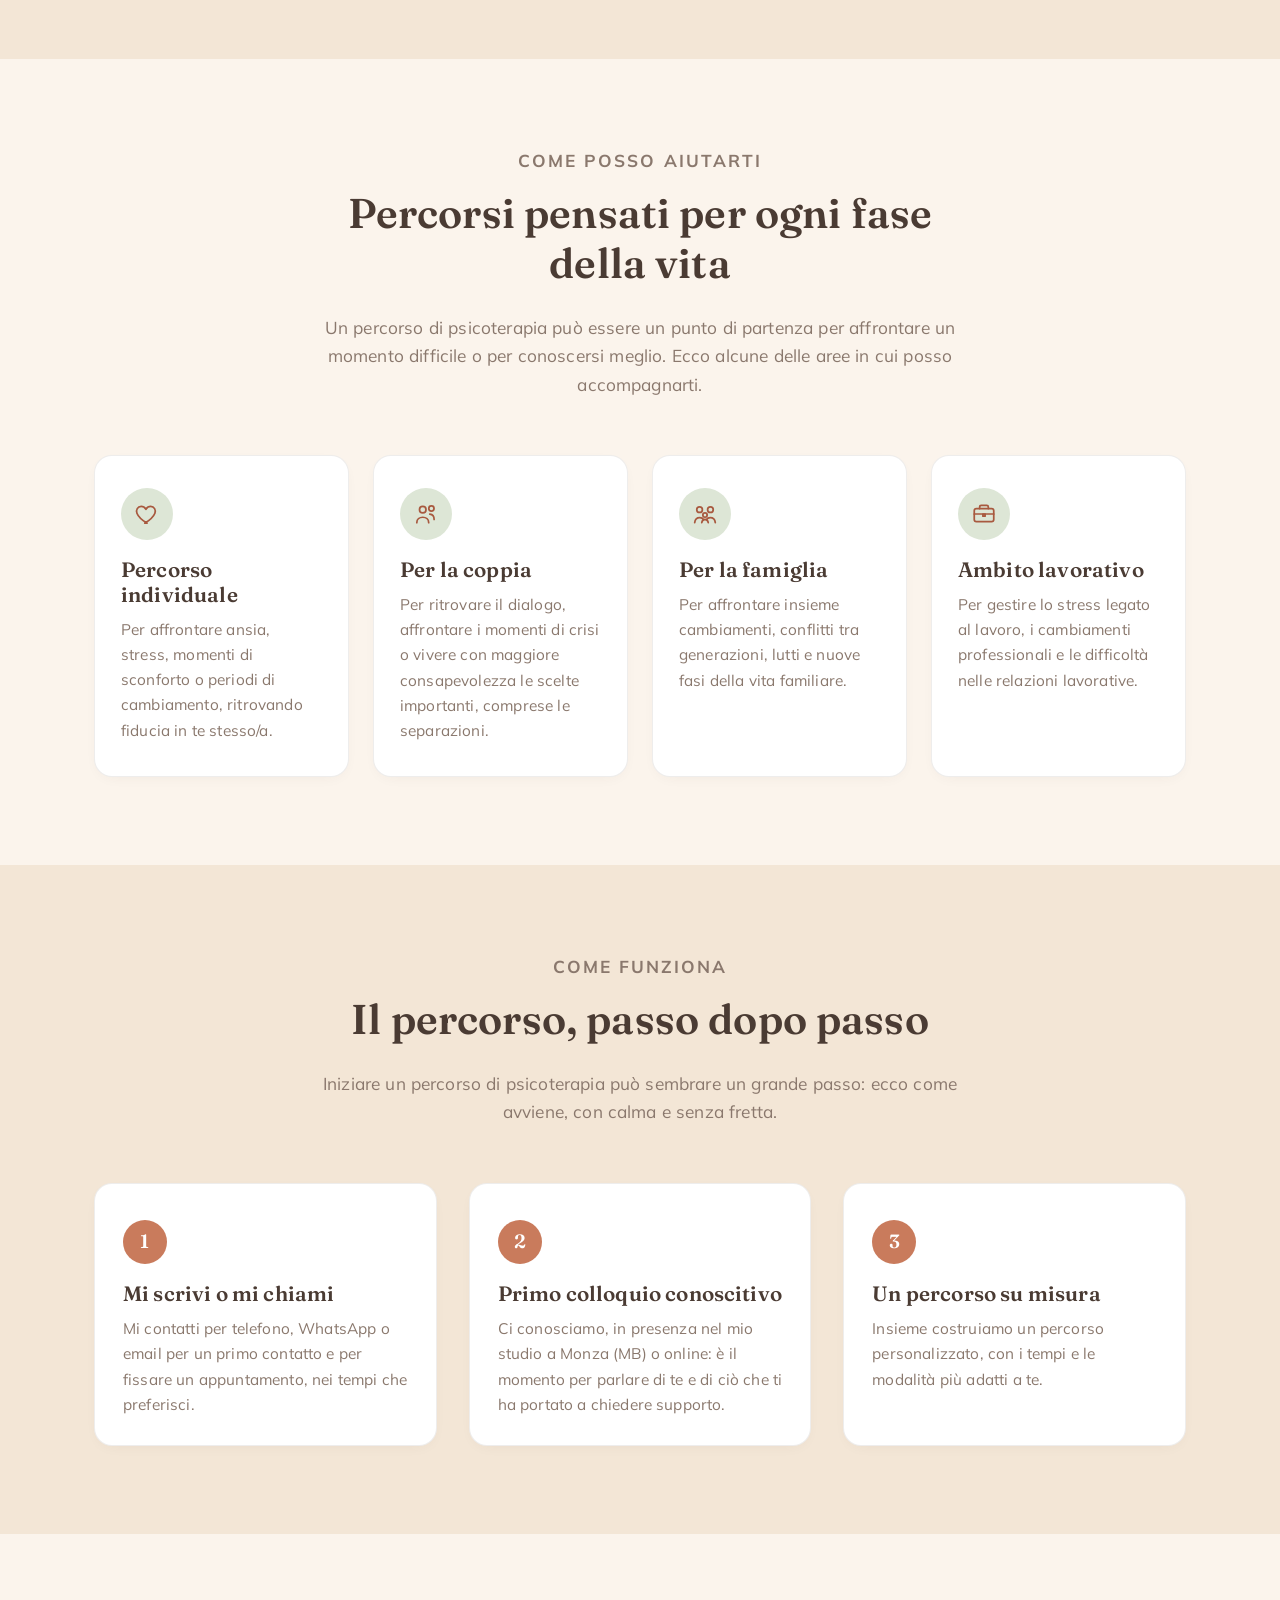
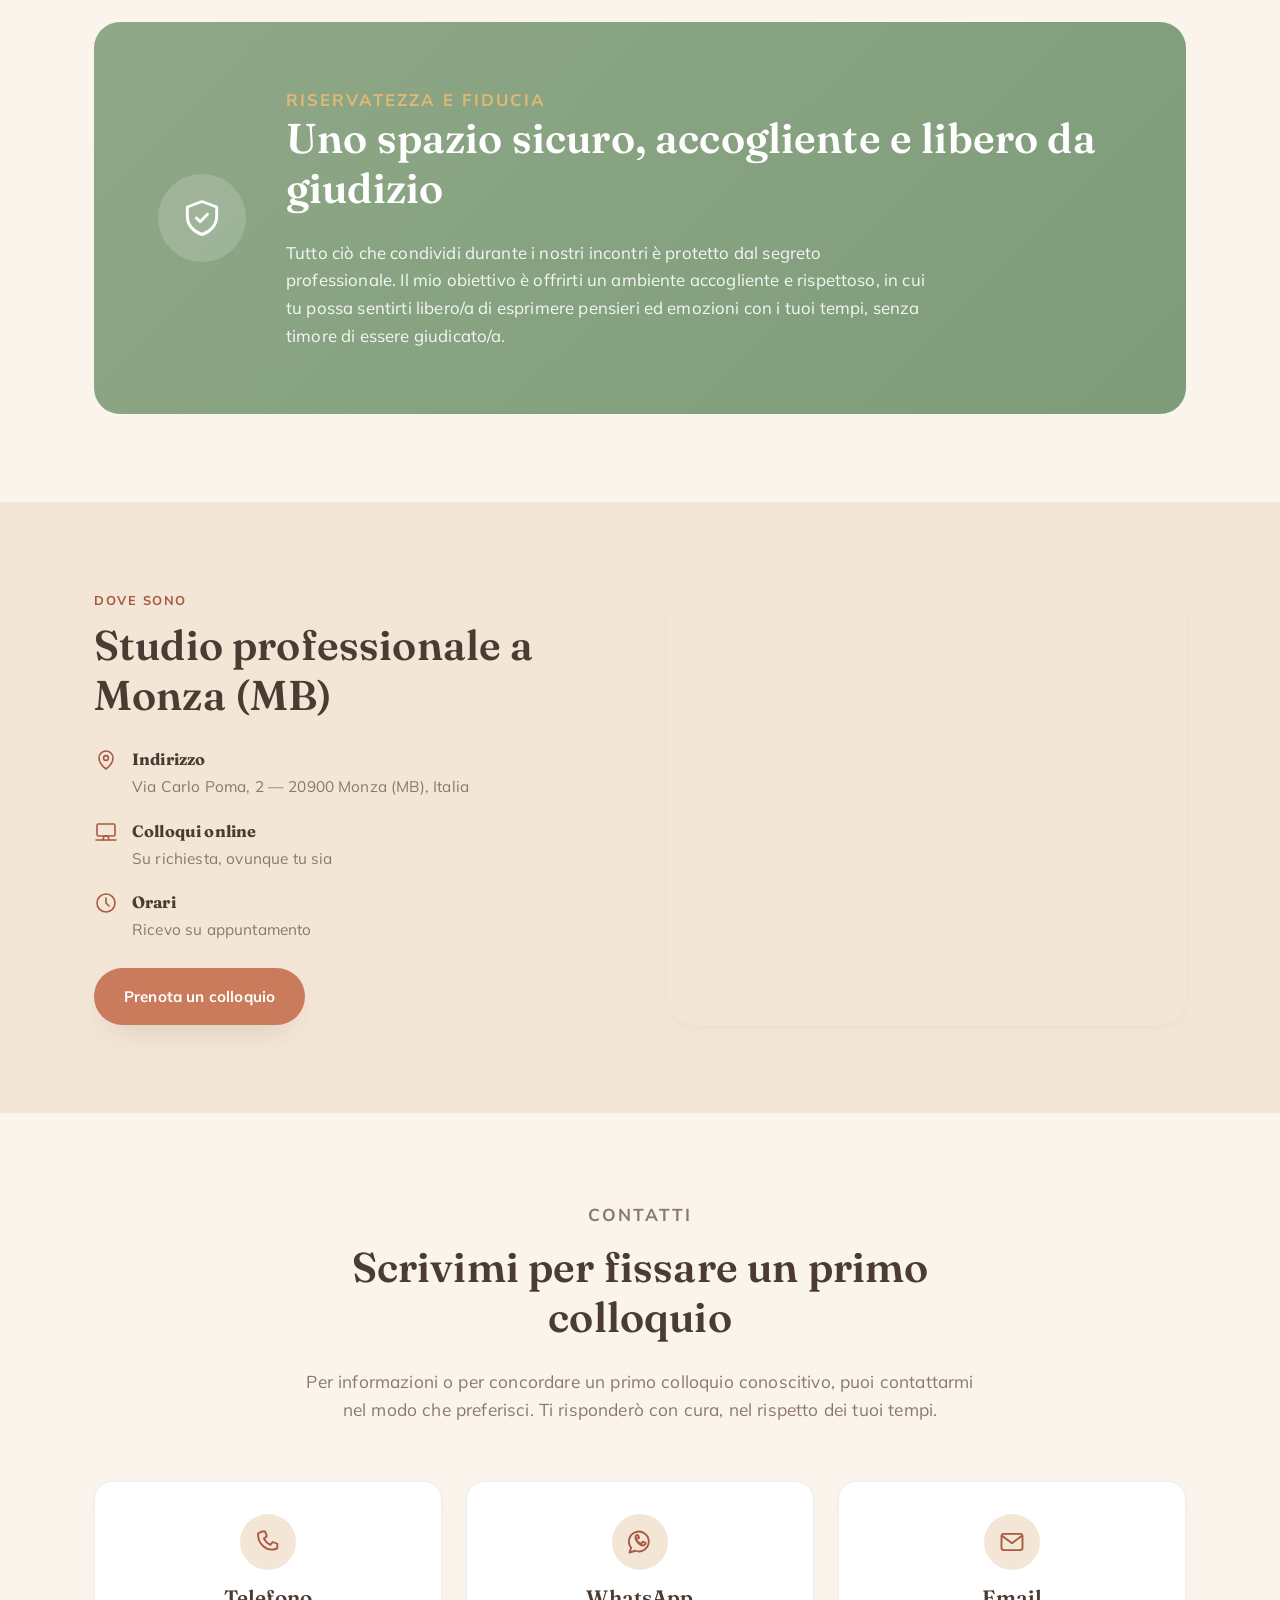
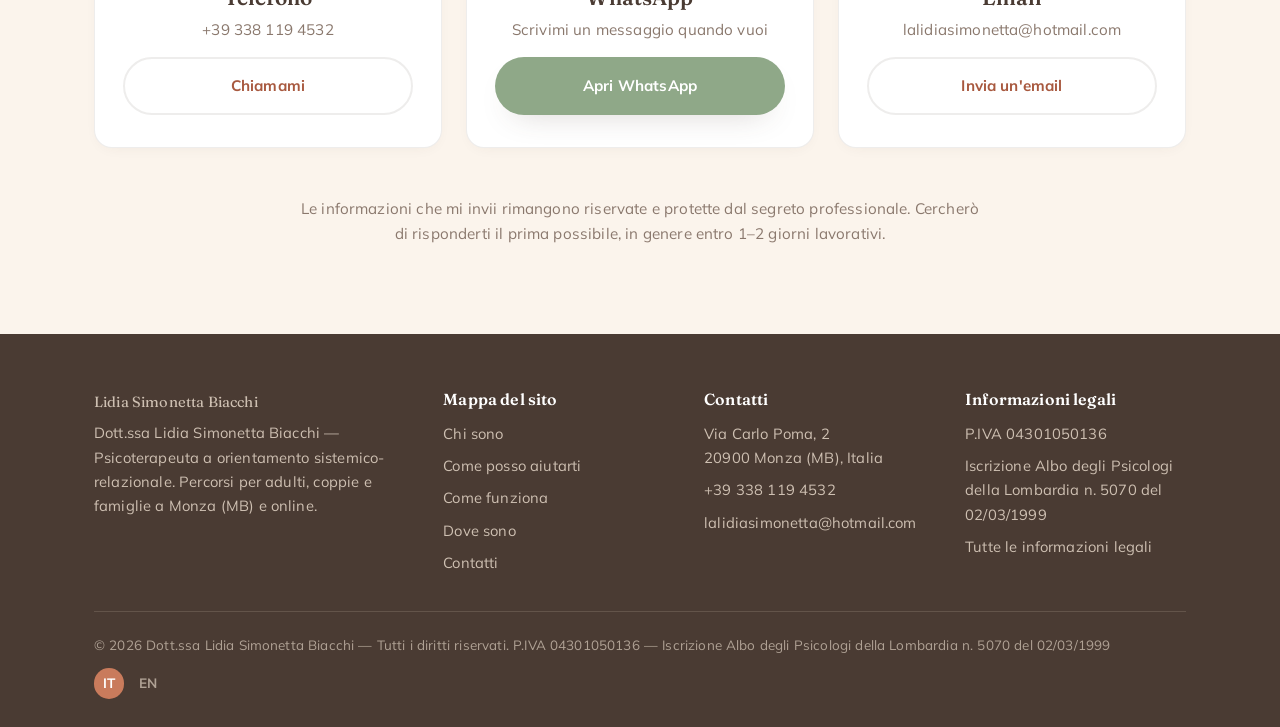
==== commit 4cd300d2: "Aggiorna indirizzo studio da Macherio a Monza Nuovo indirizzo: Via Carlo Poma, 2, 20900 Monza (MB). " ====
--- a/index.html
+++ b/index.html
@@ -3,21 +3,21 @@
 <head>
   <meta charset="UTF-8">
   <meta name="viewport" content="width=device-width, initial-scale=1.0">
-  <title>Psicoterapia Lidia Simonetta Biacchi — Psicoterapeuta a Macherio (MB) e online</title>
-  <meta name="description" content="Dott.ssa Lidia Simonetta Biacchi, psicoterapeuta a orientamento sistemico-relazionale. Percorsi per adulti, coppie e famiglie a Macherio (MB) e online, su appuntamento.">
+  <title>Psicoterapia Lidia Simonetta Biacchi — Psicoterapeuta a Monza (MB) e online</title>
+  <meta name="description" content="Dott.ssa Lidia Simonetta Biacchi, psicoterapeuta a orientamento sistemico-relazionale. Percorsi per adulti, coppie e famiglie a Monza (MB) e online, su appuntamento.">
 
   <meta property="og:type" content="website">
   <meta property="og:locale" content="it_IT">
-  <meta property="og:title" content="Psicoterapia Lidia Simonetta Biacchi — Psicoterapeuta a Macherio (MB) e online">
-  <meta property="og:description" content="Dott.ssa Lidia Simonetta Biacchi, psicoterapeuta a orientamento sistemico-relazionale. Percorsi per adulti, coppie e famiglie a Macherio (MB) e online, su appuntamento.">
+  <meta property="og:title" content="Psicoterapia Lidia Simonetta Biacchi — Psicoterapeuta a Monza (MB) e online">
+  <meta property="og:description" content="Dott.ssa Lidia Simonetta Biacchi, psicoterapeuta a orientamento sistemico-relazionale. Percorsi per adulti, coppie e famiglie a Monza (MB) e online, su appuntamento.">
   <meta property="og:url" content="https://pkoller.github.io/psicoterapia_lidia/">
   <meta property="og:image" content="https://pkoller.github.io/psicoterapia_lidia/assets/img/og-image.jpg">
   <meta property="og:image:width" content="1200">
   <meta property="og:image:height" content="630">
   <meta property="og:image:alt" content="Psicoterapia Lidia Simonetta Biacchi — Dott.ssa Lidia Simonetta Biacchi">
   <meta name="twitter:card" content="summary_large_image">
-  <meta name="twitter:title" content="Psicoterapia Lidia Simonetta Biacchi — Psicoterapeuta a Macherio (MB) e online">
-  <meta name="twitter:description" content="Dott.ssa Lidia Simonetta Biacchi, psicoterapeuta a orientamento sistemico-relazionale. Percorsi per adulti, coppie e famiglie a Macherio (MB) e online, su appuntamento.">
+  <meta name="twitter:title" content="Psicoterapia Lidia Simonetta Biacchi — Psicoterapeuta a Monza (MB) e online">
+  <meta name="twitter:description" content="Dott.ssa Lidia Simonetta Biacchi, psicoterapeuta a orientamento sistemico-relazionale. Percorsi per adulti, coppie e famiglie a Monza (MB) e online, su appuntamento.">
   <meta name="twitter:image" content="https://pkoller.github.io/psicoterapia_lidia/assets/img/og-image.jpg">
 
   <link rel="icon" type="image/svg+xml" href="assets/img/favicon.svg">
@@ -68,7 +68,7 @@
           <p class="lead">
             Sono la Dott.ssa Lidia Simonetta Biacchi, psicoterapeuta a
             orientamento sistemico-relazionale. Accolgo adulti, coppie e
-            famiglie a Macherio (MB) e online, per affrontare insieme i
+            famiglie a Monza (MB) e online, per affrontare insieme i
             momenti di difficoltà con ascolto, rispetto e nessun giudizio.
           </p>
           <div class="hero-actions">
@@ -112,7 +112,7 @@
           </blockquote>
           <p>
             Ricevo su appuntamento, sia online che in presenza presso lo
-            studio professionale di Macherio (MB). È possibile contattarmi
+            studio professionale di Monza (MB). È possibile contattarmi
             per ricevere informazioni e per concordare un primo colloquio
             conoscitivo.
           </p>
@@ -136,7 +136,7 @@
                 <path d="M4 14C4 7 11 3 20 3c0 9-4 16-11 16-2.5 0-4.5-.7-5.8-2"/>
                 <path d="M4 20c0-4 3-7.5 7-9"/>
               </svg>
-              Colloqui in presenza a Macherio (MB) o online, su appuntamento
+              Colloqui in presenza a Monza (MB) o online, su appuntamento
             </li>
           </ul>
         </div>
@@ -245,7 +245,7 @@
             <span class="step-number">2</span>
             <h3>Primo colloquio conoscitivo</h3>
             <p>
-              Ci conosciamo, in presenza nel mio studio a Macherio (MB) o
+              Ci conosciamo, in presenza nel mio studio a Monza (MB) o
               online: è il momento per parlare di te e di ciò che ti ha
               portato a chiedere supporto.
             </p>
@@ -292,7 +292,7 @@
       <div class="container location-grid">
         <div class="reveal">
           <p class="eyebrow">Dove sono</p>
-          <h2>Studio professionale a Macherio (MB)</h2>
+          <h2>Studio professionale a Monza (MB)</h2>
           <ul class="location-list">
             <li>
               <svg viewBox="0 0 24 24" fill="none" stroke="currentColor" stroke-width="1.6" stroke-linecap="round" stroke-linejoin="round" aria-hidden="true">
@@ -301,7 +301,7 @@
               </svg>
               <div>
                 <strong>Indirizzo</strong>
-                <span>Via Vincenzo Bellini, 25 — 20846 Macherio (MB), Italia</span>
+                <span>Via Carlo Poma, 2 — 20900 Monza (MB), Italia</span>
               </div>
             </li>
             <li>
@@ -330,8 +330,8 @@
         </div>
         <iframe
           class="map-frame reveal"
-          title="Mappa: Via Vincenzo Bellini 25, Macherio (MB)"
-          src="https://www.google.com/maps?q=Via+Vincenzo+Bellini+25+20846+Macherio+MB+Italia&output=embed"
+          title="Mappa: Via Carlo Poma 2, Monza (MB)"
+          src="https://www.google.com/maps?q=Via+Carlo+Poma+2+20900+Monza+MB+Italia&output=embed"
           loading="lazy"
           referrerpolicy="no-referrer-when-downgrade"
           allowfullscreen></iframe>
@@ -401,7 +401,7 @@
           <p>
             Dott.ssa Lidia Simonetta Biacchi — Psicoterapeuta a orientamento
             sistemico-relazionale. Percorsi per adulti, coppie e famiglie a
-            Macherio (MB) e online.
+            Monza (MB) e online.
           </p>
         </div>
         <div>
@@ -417,7 +417,7 @@
         <div>
           <h4>Contatti</h4>
           <ul>
-            <li>Via Vincenzo Bellini, 25<br>20846 Macherio (MB), Italia</li>
+            <li>Via Carlo Poma, 2<br>20900 Monza (MB), Italia</li>
             <li><a href="tel:+393381194532">+39 338 119 4532</a></li>
             <li><a href="mailto:lalidiasimonetta@hotmail.com">lalidiasimonetta@hotmail.com</a></li>
           </ul>
--- a/assets/css/style.css
+++ b/assets/css/style.css
@@ -100,9 +100,6 @@
 }
 
 .eyebrow {
-  display: inline-flex;
-  align-items: center;
-  gap: 0.5em;
   font-family: var(--font-body);
   font-weight: 700;
   font-size: 0.8rem;
@@ -110,15 +107,6 @@
   text-transform: uppercase;
   color: var(--terracotta-dark);
   margin-bottom: 0.8em;
-}
-
-.eyebrow::before {
-  content: "";
-  display: inline-block;
-  width: 22px;
-  height: 2px;
-  background: var(--gold);
-  border-radius: 2px;
 }
 
 /* ---------- Layout ---------- */
@@ -627,10 +615,6 @@
 
 .safe-space .eyebrow {
   color: var(--gold);
-}
-
-.safe-space .eyebrow::before {
-  background-color: rgba(255, 255, 255, 0.6);
 }
 
 .safe-space p {
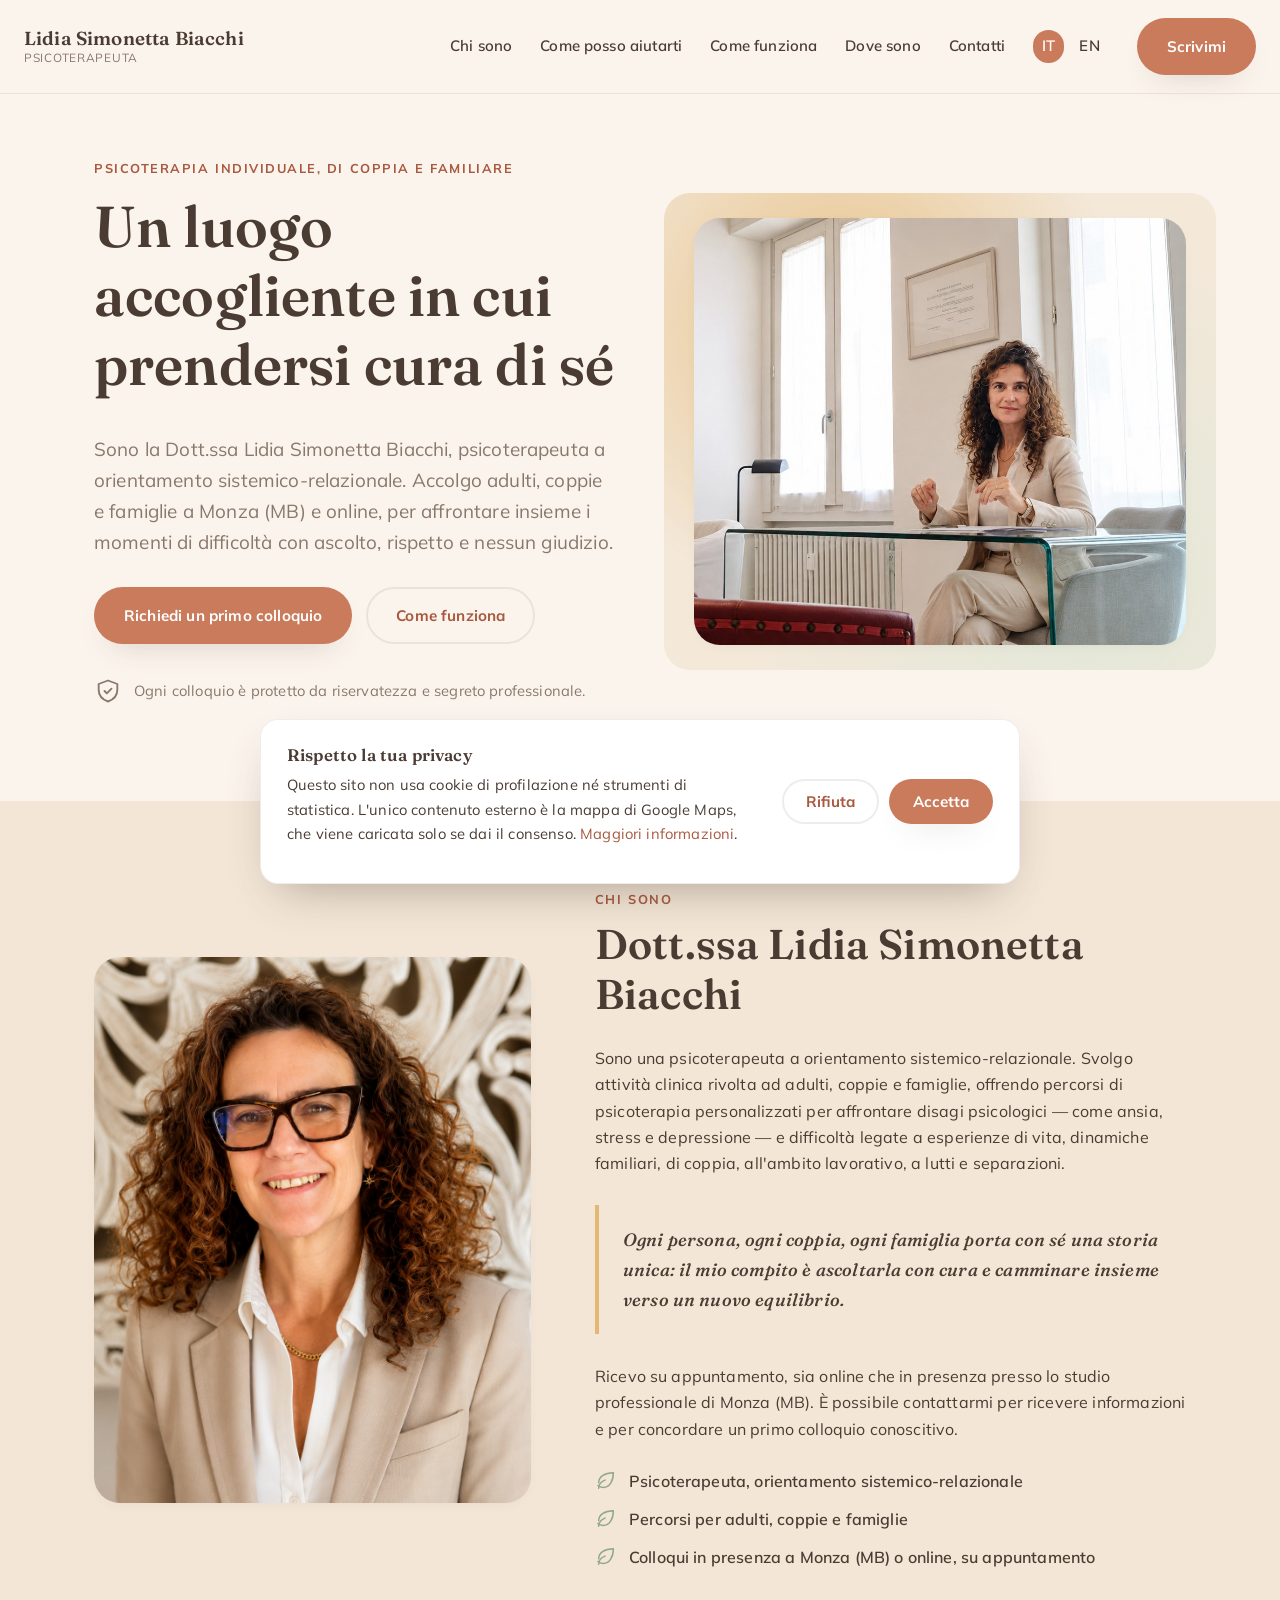
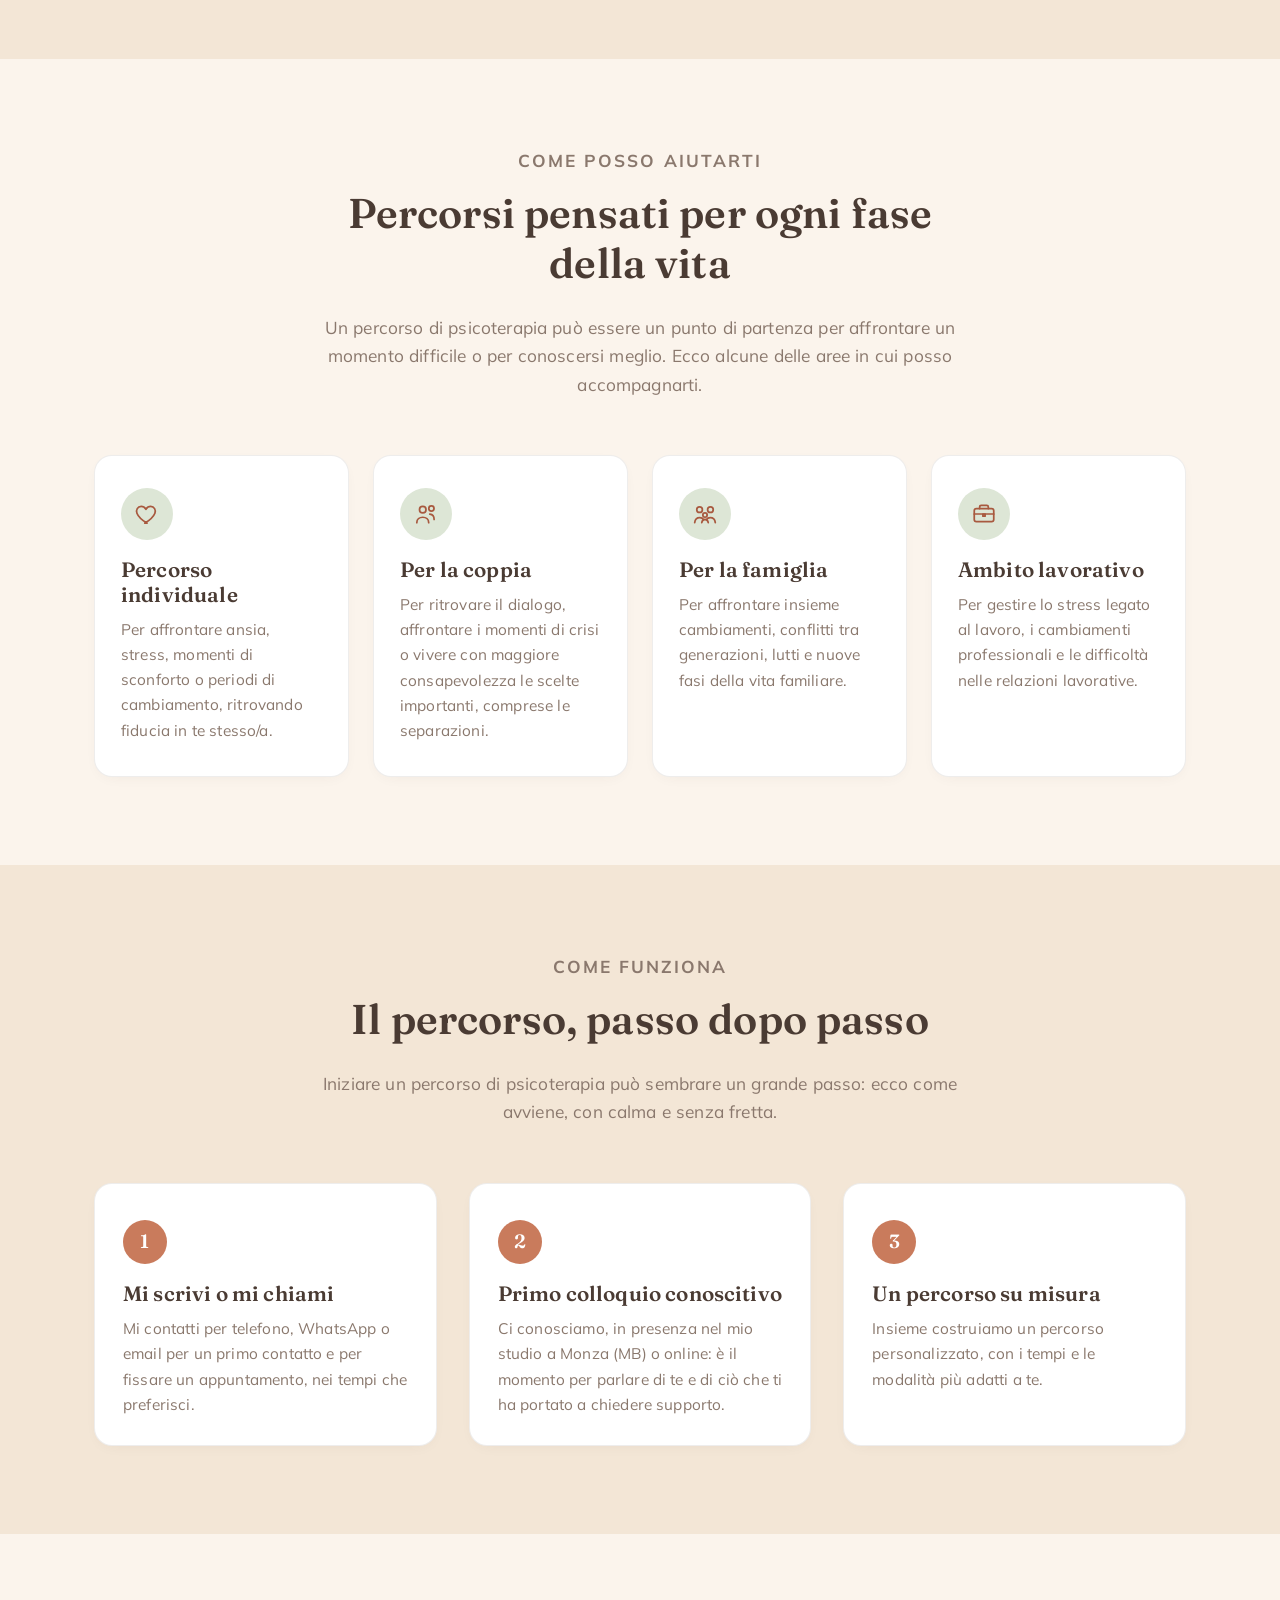
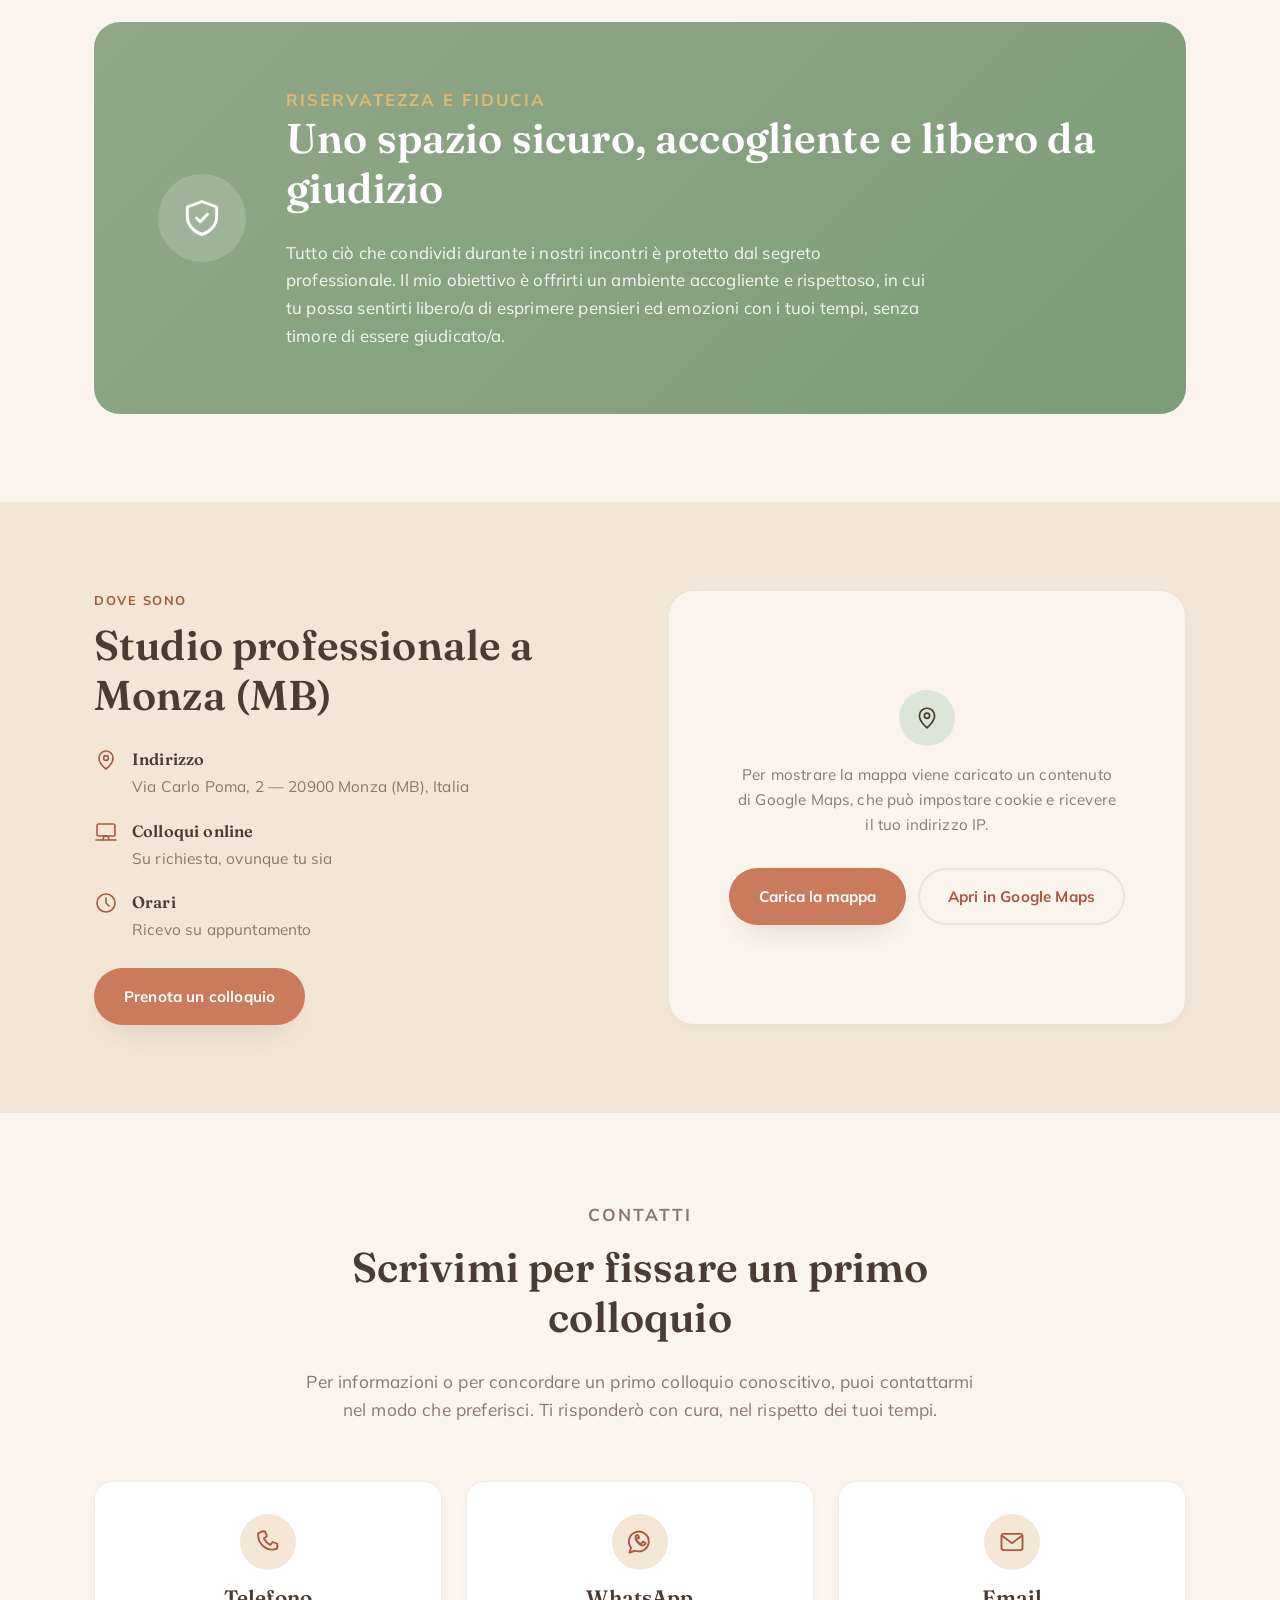
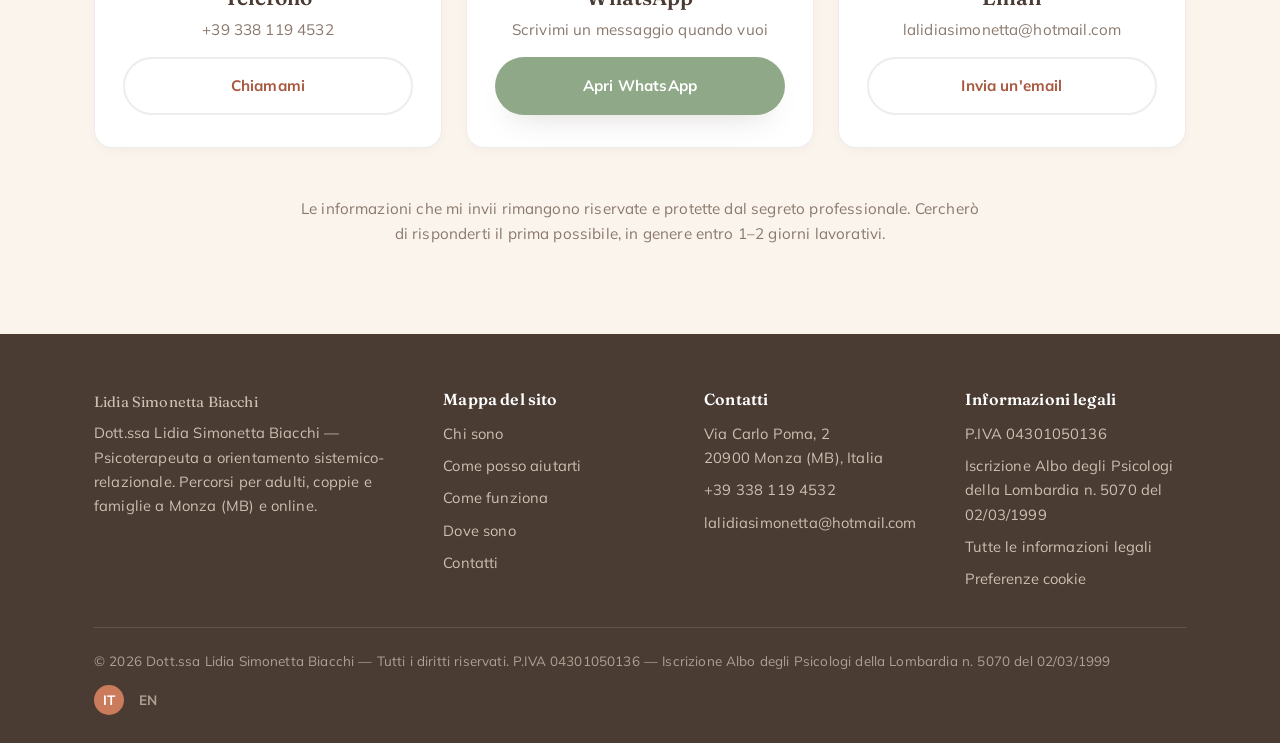
==== commit e6ef4019: "Add cookie consent banner, load Google Maps only after consent, self-host fonts - Fraunces and Mulis" ====
--- a/index.html
+++ b/index.html
@@ -22,9 +22,7 @@
 
   <link rel="icon" type="image/svg+xml" href="assets/img/favicon.svg">
   <link rel="alternate" hreflang="en" href="en/index.html">
-  <link rel="preconnect" href="https://fonts.googleapis.com">
-  <link rel="preconnect" href="https://fonts.gstatic.com" crossorigin>
-  <link href="https://fonts.googleapis.com/css2?family=Fraunces:ital,opsz,wght@0,9..144,400;0,9..144,500;0,9..144,600;1,9..144,500&family=Mulish:wght@400;600;700;800&display=swap" rel="stylesheet">
+  <link rel="stylesheet" href="assets/css/fonts.css">
   <link rel="stylesheet" href="assets/css/style.css">
 </head>
 <body>
@@ -328,13 +326,19 @@
           </ul>
           <a class="btn btn-primary" href="#contact">Prenota un colloquio</a>
         </div>
-        <iframe
-          class="map-frame reveal"
-          title="Mappa: Via Carlo Poma 2, Monza (MB)"
-          src="https://www.google.com/maps?q=Via+Carlo+Poma+2+20900+Monza+MB+Italia&output=embed"
-          loading="lazy"
-          referrerpolicy="no-referrer-when-downgrade"
-          allowfullscreen></iframe>
+        <div class="map-frame map-consent reveal" data-map-src="https://www.google.com/maps?q=Via+Carlo+Poma+2+20900+Monza+MB+Italia&output=embed" data-map-title="Mappa: Via Carlo Poma 2, Monza (MB)">
+          <span class="icon-wrap" aria-hidden="true">
+            <svg viewBox="0 0 24 24" fill="none" stroke="currentColor" stroke-width="1.6" stroke-linecap="round" stroke-linejoin="round">
+              <path d="M12 21s-7-5.5-7-11a7 7 0 0 1 14 0c0 5.5-7 11-7 11Z"/>
+              <circle cx="12" cy="10" r="2.4"/>
+            </svg>
+          </span>
+          <p>Per mostrare la mappa viene caricato un contenuto di Google Maps, che può impostare cookie e ricevere il tuo indirizzo IP.</p>
+          <div class="map-consent-actions">
+            <button type="button" class="btn btn-primary" data-consent-accept>Carica la mappa</button>
+            <a class="btn btn-secondary" href="https://www.google.com/maps/search/?api=1&amp;query=Via+Carlo+Poma+2+20900+Monza+MB+Italia" target="_blank" rel="noopener">Apri in Google Maps</a>
+          </div>
+        </div>
       </div>
     </section>
 
@@ -428,6 +432,7 @@
             <li>P.IVA 04301050136</li>
             <li>Iscrizione Albo degli Psicologi<br>della Lombardia n. 5070 del 02/03/1999</li>
             <li><a href="informazioni-legali.html">Tutte le informazioni legali</a></li>
+            <li><button type="button" class="link-button" data-cookie-settings>Preferenze cookie</button></li>
           </ul>
         </div>
       </div>
@@ -441,6 +446,17 @@
     </div>
   </footer>
 
+  <div class="cookie-banner" role="region" aria-label="Informativa sui cookie" data-cookie-banner hidden>
+    <p class="cookie-banner-text">
+      <strong>Rispetto la tua privacy</strong>
+      Questo sito non usa cookie di profilazione né strumenti di statistica. L'unico contenuto esterno è la mappa di Google Maps, che viene caricata solo se dai il consenso. <a href="informazioni-legali.html#cookie">Maggiori informazioni</a>.
+    </p>
+    <div class="cookie-banner-actions">
+      <button type="button" class="btn btn-secondary" data-consent-reject>Rifiuta</button>
+      <button type="button" class="btn btn-primary" data-consent-accept>Accetta</button>
+    </div>
+  </div>
+
   <script src="assets/js/main.js"></script>
 </body>
 </html>
--- a/assets/css/fonts.css
+++ b/assets/css/fonts.css
@@ -0,0 +1,162 @@
+/* Font self-hosted (Fraunces, Mulish — SIL Open Font License).
+   Serviti localmente per non trasmettere l'IP dei visitatori a Google. */
+
+/* latin-ext */
+@font-face {
+  font-family: 'Fraunces';
+  font-style: italic;
+  font-weight: 500;
+  font-display: swap;
+  src: url(../fonts/fraunces-italic-latin-ext.woff2) format('woff2');
+  unicode-range: U+0100-02BA, U+02BD-02C5, U+02C7-02CC, U+02CE-02D7, U+02DD-02FF, U+0304, U+0308, U+0329, U+1D00-1DBF, U+1E00-1E9F, U+1EF2-1EFF, U+2020, U+20A0-20AB, U+20AD-20C4, U+2113, U+2C60-2C7F, U+A720-A7FF;
+}
+
+/* latin */
+@font-face {
+  font-family: 'Fraunces';
+  font-style: italic;
+  font-weight: 500;
+  font-display: swap;
+  src: url(../fonts/fraunces-italic-latin.woff2) format('woff2');
+  unicode-range: U+0000-00FF, U+0131, U+0152-0153, U+02BB-02BC, U+02C6, U+02DA, U+02DC, U+0304, U+0308, U+0329, U+2000-206F, U+20AC, U+2122, U+2191, U+2193, U+2212, U+2215, U+FEFF, U+FFFD;
+}
+
+/* latin-ext */
+@font-face {
+  font-family: 'Fraunces';
+  font-style: normal;
+  font-weight: 400;
+  font-display: swap;
+  src: url(../fonts/fraunces-normal-latin-ext.woff2) format('woff2');
+  unicode-range: U+0100-02BA, U+02BD-02C5, U+02C7-02CC, U+02CE-02D7, U+02DD-02FF, U+0304, U+0308, U+0329, U+1D00-1DBF, U+1E00-1E9F, U+1EF2-1EFF, U+2020, U+20A0-20AB, U+20AD-20C4, U+2113, U+2C60-2C7F, U+A720-A7FF;
+}
+
+/* latin */
+@font-face {
+  font-family: 'Fraunces';
+  font-style: normal;
+  font-weight: 400;
+  font-display: swap;
+  src: url(../fonts/fraunces-normal-latin.woff2) format('woff2');
+  unicode-range: U+0000-00FF, U+0131, U+0152-0153, U+02BB-02BC, U+02C6, U+02DA, U+02DC, U+0304, U+0308, U+0329, U+2000-206F, U+20AC, U+2122, U+2191, U+2193, U+2212, U+2215, U+FEFF, U+FFFD;
+}
+
+/* latin-ext */
+@font-face {
+  font-family: 'Fraunces';
+  font-style: normal;
+  font-weight: 500;
+  font-display: swap;
+  src: url(../fonts/fraunces-normal-latin-ext.woff2) format('woff2');
+  unicode-range: U+0100-02BA, U+02BD-02C5, U+02C7-02CC, U+02CE-02D7, U+02DD-02FF, U+0304, U+0308, U+0329, U+1D00-1DBF, U+1E00-1E9F, U+1EF2-1EFF, U+2020, U+20A0-20AB, U+20AD-20C4, U+2113, U+2C60-2C7F, U+A720-A7FF;
+}
+
+/* latin */
+@font-face {
+  font-family: 'Fraunces';
+  font-style: normal;
+  font-weight: 500;
+  font-display: swap;
+  src: url(../fonts/fraunces-normal-latin.woff2) format('woff2');
+  unicode-range: U+0000-00FF, U+0131, U+0152-0153, U+02BB-02BC, U+02C6, U+02DA, U+02DC, U+0304, U+0308, U+0329, U+2000-206F, U+20AC, U+2122, U+2191, U+2193, U+2212, U+2215, U+FEFF, U+FFFD;
+}
+
+/* latin-ext */
+@font-face {
+  font-family: 'Fraunces';
+  font-style: normal;
+  font-weight: 600;
+  font-display: swap;
+  src: url(../fonts/fraunces-normal-latin-ext.woff2) format('woff2');
+  unicode-range: U+0100-02BA, U+02BD-02C5, U+02C7-02CC, U+02CE-02D7, U+02DD-02FF, U+0304, U+0308, U+0329, U+1D00-1DBF, U+1E00-1E9F, U+1EF2-1EFF, U+2020, U+20A0-20AB, U+20AD-20C4, U+2113, U+2C60-2C7F, U+A720-A7FF;
+}
+
+/* latin */
+@font-face {
+  font-family: 'Fraunces';
+  font-style: normal;
+  font-weight: 600;
+  font-display: swap;
+  src: url(../fonts/fraunces-normal-latin.woff2) format('woff2');
+  unicode-range: U+0000-00FF, U+0131, U+0152-0153, U+02BB-02BC, U+02C6, U+02DA, U+02DC, U+0304, U+0308, U+0329, U+2000-206F, U+20AC, U+2122, U+2191, U+2193, U+2212, U+2215, U+FEFF, U+FFFD;
+}
+
+/* latin-ext */
+@font-face {
+  font-family: 'Mulish';
+  font-style: normal;
+  font-weight: 400;
+  font-display: swap;
+  src: url(../fonts/mulish-normal-latin-ext.woff2) format('woff2');
+  unicode-range: U+0100-02BA, U+02BD-02C5, U+02C7-02CC, U+02CE-02D7, U+02DD-02FF, U+0304, U+0308, U+0329, U+1D00-1DBF, U+1E00-1E9F, U+1EF2-1EFF, U+2020, U+20A0-20AB, U+20AD-20C4, U+2113, U+2C60-2C7F, U+A720-A7FF;
+}
+
+/* latin */
+@font-face {
+  font-family: 'Mulish';
+  font-style: normal;
+  font-weight: 400;
+  font-display: swap;
+  src: url(../fonts/mulish-normal-latin.woff2) format('woff2');
+  unicode-range: U+0000-00FF, U+0131, U+0152-0153, U+02BB-02BC, U+02C6, U+02DA, U+02DC, U+0304, U+0308, U+0329, U+2000-206F, U+20AC, U+2122, U+2191, U+2193, U+2212, U+2215, U+FEFF, U+FFFD;
+}
+
+/* latin-ext */
+@font-face {
+  font-family: 'Mulish';
+  font-style: normal;
+  font-weight: 600;
+  font-display: swap;
+  src: url(../fonts/mulish-normal-latin-ext.woff2) format('woff2');
+  unicode-range: U+0100-02BA, U+02BD-02C5, U+02C7-02CC, U+02CE-02D7, U+02DD-02FF, U+0304, U+0308, U+0329, U+1D00-1DBF, U+1E00-1E9F, U+1EF2-1EFF, U+2020, U+20A0-20AB, U+20AD-20C4, U+2113, U+2C60-2C7F, U+A720-A7FF;
+}
+
+/* latin */
+@font-face {
+  font-family: 'Mulish';
+  font-style: normal;
+  font-weight: 600;
+  font-display: swap;
+  src: url(../fonts/mulish-normal-latin.woff2) format('woff2');
+  unicode-range: U+0000-00FF, U+0131, U+0152-0153, U+02BB-02BC, U+02C6, U+02DA, U+02DC, U+0304, U+0308, U+0329, U+2000-206F, U+20AC, U+2122, U+2191, U+2193, U+2212, U+2215, U+FEFF, U+FFFD;
+}
+
+/* latin-ext */
+@font-face {
+  font-family: 'Mulish';
+  font-style: normal;
+  font-weight: 700;
+  font-display: swap;
+  src: url(../fonts/mulish-normal-latin-ext.woff2) format('woff2');
+  unicode-range: U+0100-02BA, U+02BD-02C5, U+02C7-02CC, U+02CE-02D7, U+02DD-02FF, U+0304, U+0308, U+0329, U+1D00-1DBF, U+1E00-1E9F, U+1EF2-1EFF, U+2020, U+20A0-20AB, U+20AD-20C4, U+2113, U+2C60-2C7F, U+A720-A7FF;
+}
+
+/* latin */
+@font-face {
+  font-family: 'Mulish';
+  font-style: normal;
+  font-weight: 700;
+  font-display: swap;
+  src: url(../fonts/mulish-normal-latin.woff2) format('woff2');
+  unicode-range: U+0000-00FF, U+0131, U+0152-0153, U+02BB-02BC, U+02C6, U+02DA, U+02DC, U+0304, U+0308, U+0329, U+2000-206F, U+20AC, U+2122, U+2191, U+2193, U+2212, U+2215, U+FEFF, U+FFFD;
+}
+
+/* latin-ext */
+@font-face {
+  font-family: 'Mulish';
+  font-style: normal;
+  font-weight: 800;
+  font-display: swap;
+  src: url(../fonts/mulish-normal-latin-ext.woff2) format('woff2');
+  unicode-range: U+0100-02BA, U+02BD-02C5, U+02C7-02CC, U+02CE-02D7, U+02DD-02FF, U+0304, U+0308, U+0329, U+1D00-1DBF, U+1E00-1E9F, U+1EF2-1EFF, U+2020, U+20A0-20AB, U+20AD-20C4, U+2113, U+2C60-2C7F, U+A720-A7FF;
+}
+
+/* latin */
+@font-face {
+  font-family: 'Mulish';
+  font-style: normal;
+  font-weight: 800;
+  font-display: swap;
+  src: url(../fonts/mulish-normal-latin.woff2) format('woff2');
+  unicode-range: U+0000-00FF, U+0131, U+0152-0153, U+02BB-02BC, U+02C6, U+02DA, U+02DC, U+0304, U+0308, U+0329, U+2000-206F, U+20AC, U+2122, U+2191, U+2193, U+2212, U+2215, U+FEFF, U+FFFD;
+}
--- a/assets/css/style.css
+++ b/assets/css/style.css
@@ -676,6 +676,14 @@
   min-height: 360px;
 }
 
+.map-frame iframe {
+  display: block;
+  width: 100%;
+  height: 100%;
+  min-height: 360px;
+  border: none;
+}
+
 /* ---------- Contact ---------- */
 .contact-grid {
   display: grid;
@@ -792,6 +800,131 @@
 
 .footer-bottom a:hover {
   color: var(--white);
+}
+
+.link-button {
+  background: none;
+  border: none;
+  padding: 0;
+  font: inherit;
+  color: inherit;
+  text-align: left;
+  cursor: pointer;
+}
+
+.footer-grid .link-button {
+  color: rgba(243, 230, 214, 0.78);
+  font-size: 0.92rem;
+}
+
+.footer-grid .link-button:hover {
+  color: var(--white);
+  text-decoration: underline;
+}
+
+/* ---------- Pagine legali: privacy e cookie ---------- */
+.legal-section {
+  max-width: 680px;
+  margin: 56px auto 0;
+  scroll-margin-top: 120px;
+}
+
+.legal-section h2 {
+  font-size: 1.6rem;
+  margin-bottom: 0.6em;
+}
+
+.legal-section p {
+  color: var(--brown-light);
+  margin-bottom: 1em;
+}
+
+/* ---------- Mappa con consenso ---------- */
+.map-consent {
+  display: flex;
+  flex-direction: column;
+  align-items: center;
+  justify-content: center;
+  gap: 16px;
+  padding: 36px 28px;
+  text-align: center;
+  background-color: var(--cream);
+  border: 1px solid var(--border);
+}
+
+.map-consent .icon-wrap {
+  display: inline-flex;
+  align-items: center;
+  justify-content: center;
+  width: 56px;
+  height: 56px;
+  border-radius: 50%;
+  background-color: var(--sage-light);
+  color: var(--brown);
+}
+
+.map-consent .icon-wrap svg {
+  width: 26px;
+  height: 26px;
+}
+
+.map-consent p {
+  max-width: 380px;
+  color: var(--brown-light);
+  font-size: 0.95rem;
+}
+
+.map-consent-actions {
+  display: flex;
+  flex-wrap: wrap;
+  justify-content: center;
+  gap: 12px;
+}
+
+/* ---------- Banner cookie ---------- */
+.cookie-banner {
+  position: fixed;
+  left: 16px;
+  right: 16px;
+  bottom: 16px;
+  z-index: 200;
+  max-width: 760px;
+  margin: 0 auto;
+  display: flex;
+  align-items: center;
+  gap: 24px;
+  padding: 22px 26px;
+  background-color: var(--white);
+  border: 1px solid var(--border);
+  border-radius: var(--radius-md);
+  box-shadow: 0 20px 48px -20px rgba(74, 59, 51, 0.45);
+}
+
+.cookie-banner[hidden] {
+  display: none;
+}
+
+.cookie-banner-text {
+  flex: 1;
+  font-size: 0.92rem;
+  color: var(--brown);
+}
+
+.cookie-banner-text strong {
+  display: block;
+  font-family: var(--font-display);
+  font-size: 1.05rem;
+  margin-bottom: 4px;
+}
+
+.cookie-banner-actions {
+  display: flex;
+  gap: 10px;
+  flex-shrink: 0;
+}
+
+.cookie-banner-actions .btn {
+  padding: 11px 22px;
 }
 
 /* ---------- Reveal animation ---------- */
@@ -940,3 +1073,16 @@
     width: 100%;
   }
 }
+
+@media (max-width: 640px) {
+  .cookie-banner {
+    flex-direction: column;
+    align-items: stretch;
+    gap: 16px;
+    padding: 20px;
+  }
+
+  .cookie-banner-actions .btn {
+    flex: 1;
+  }
+}
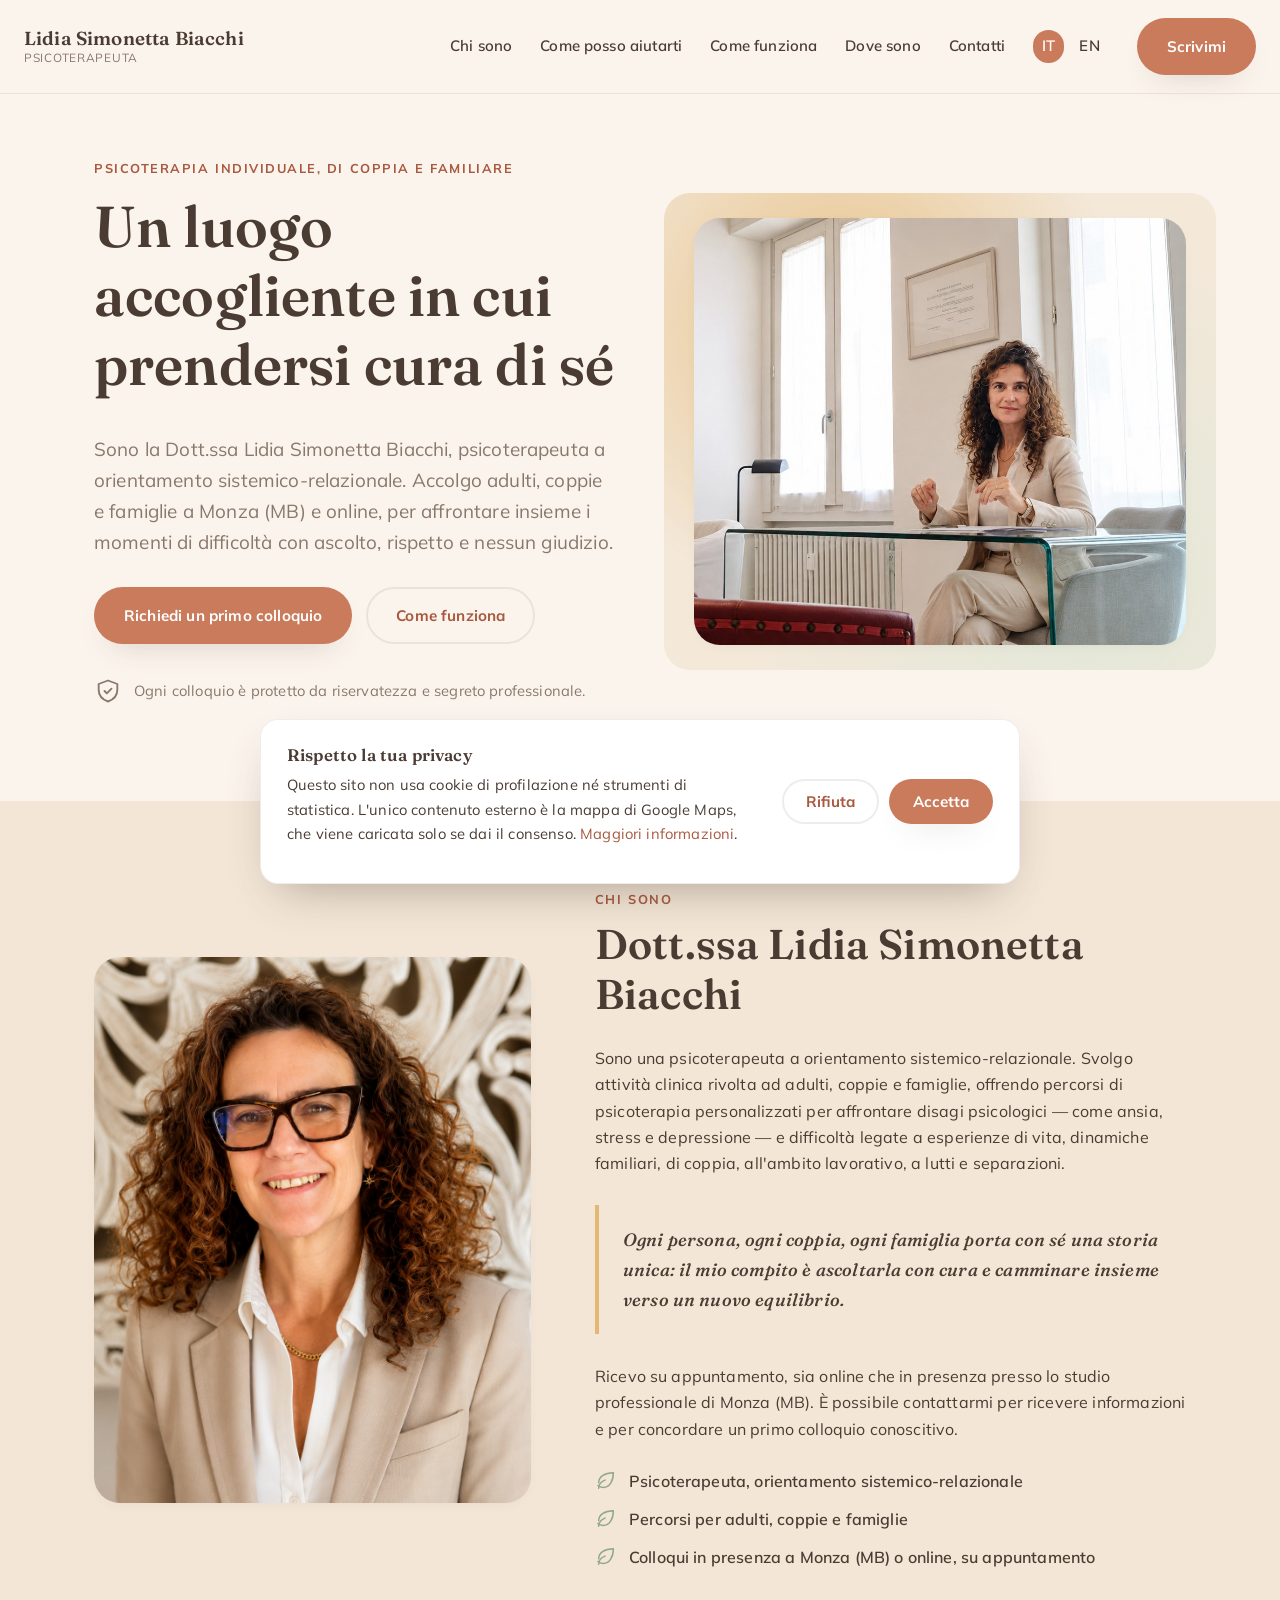
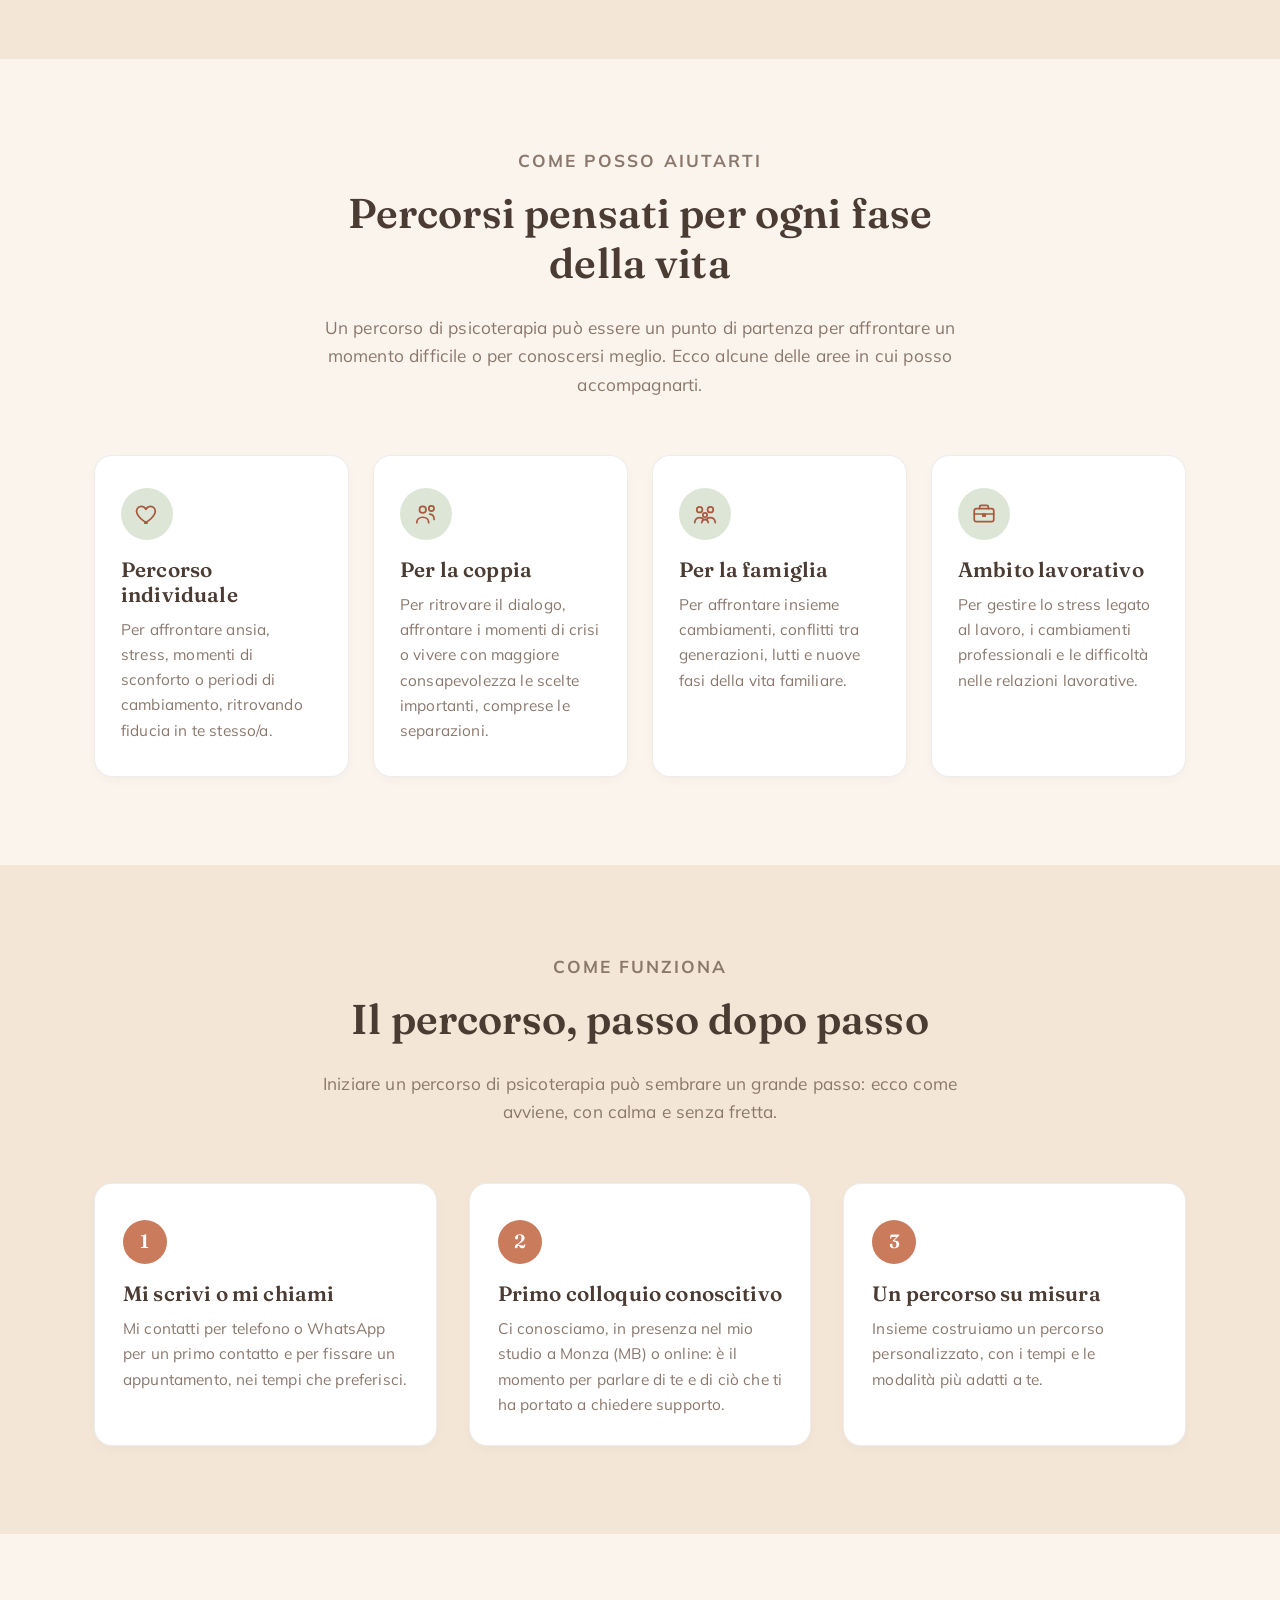
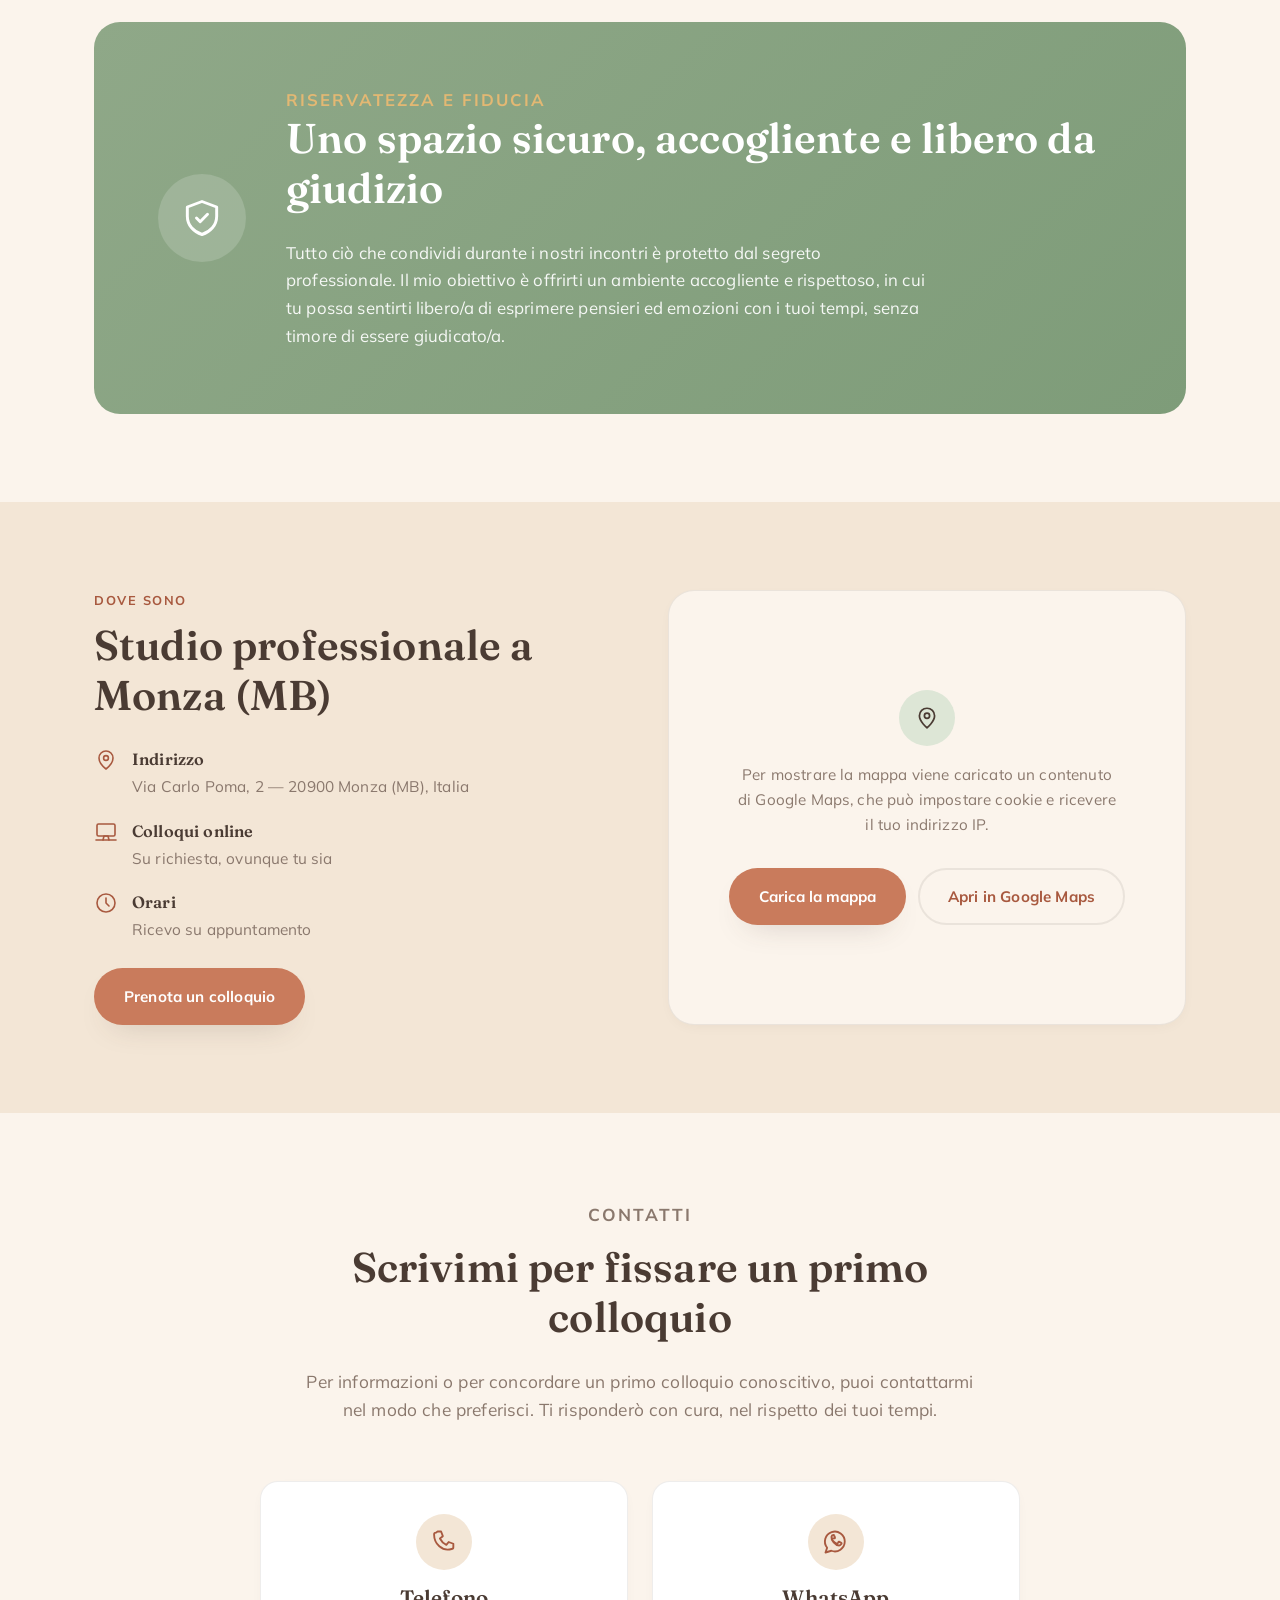
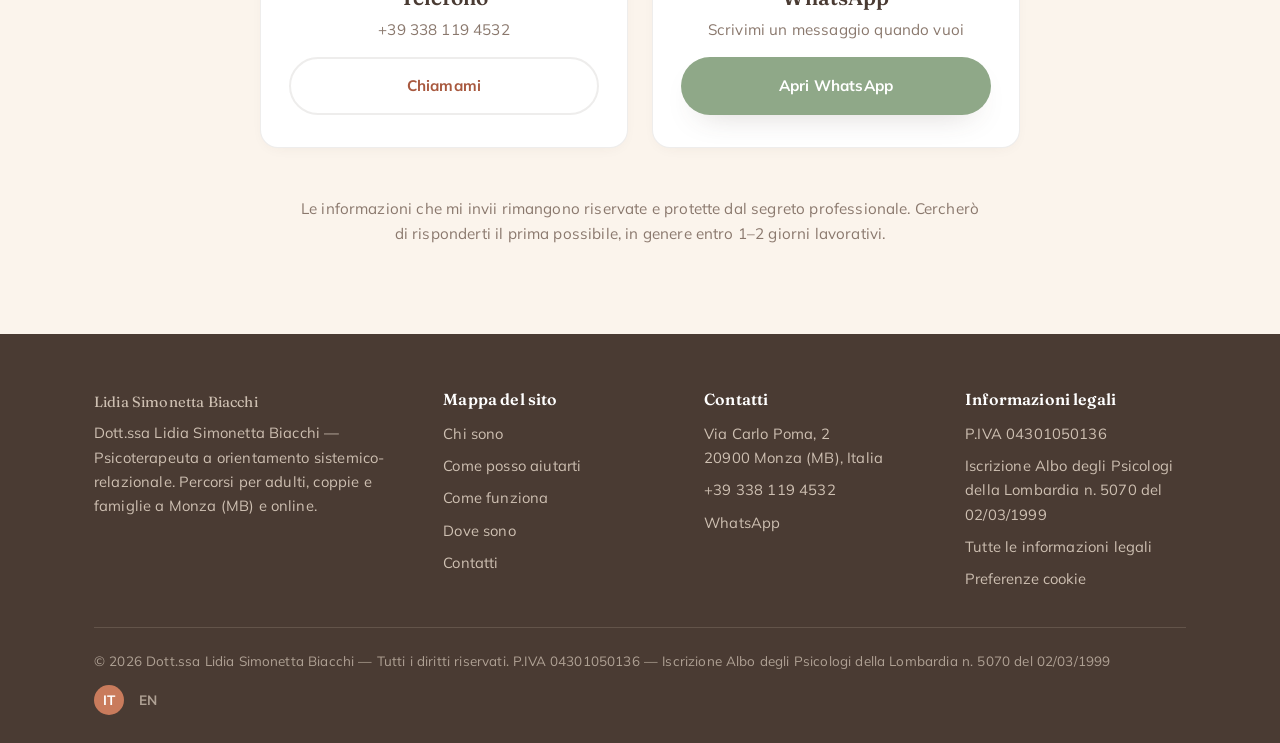
==== commit 7c7401fc: "Remove email from contact section and footer, keep phone and WhatsApp Lidia doesn't read her email, " ====
--- a/index.html
+++ b/index.html
@@ -10,15 +10,15 @@
   <meta property="og:locale" content="it_IT">
   <meta property="og:title" content="Psicoterapia Lidia Simonetta Biacchi — Psicoterapeuta a Monza (MB) e online">
   <meta property="og:description" content="Dott.ssa Lidia Simonetta Biacchi, psicoterapeuta a orientamento sistemico-relazionale. Percorsi per adulti, coppie e famiglie a Monza (MB) e online, su appuntamento.">
-  <meta property="og:url" content="https://pkoller.github.io/psicoterapia_lidia/">
-  <meta property="og:image" content="https://pkoller.github.io/psicoterapia_lidia/assets/img/og-image.jpg">
+  <meta property="og:url" content="https://lidiasimonettapsicoterapeuta.it/">
+  <meta property="og:image" content="https://lidiasimonettapsicoterapeuta.it/assets/img/og-image.jpg?v=2">
   <meta property="og:image:width" content="1200">
   <meta property="og:image:height" content="630">
   <meta property="og:image:alt" content="Psicoterapia Lidia Simonetta Biacchi — Dott.ssa Lidia Simonetta Biacchi">
   <meta name="twitter:card" content="summary_large_image">
   <meta name="twitter:title" content="Psicoterapia Lidia Simonetta Biacchi — Psicoterapeuta a Monza (MB) e online">
   <meta name="twitter:description" content="Dott.ssa Lidia Simonetta Biacchi, psicoterapeuta a orientamento sistemico-relazionale. Percorsi per adulti, coppie e famiglie a Monza (MB) e online, su appuntamento.">
-  <meta name="twitter:image" content="https://pkoller.github.io/psicoterapia_lidia/assets/img/og-image.jpg">
+  <meta name="twitter:image" content="https://lidiasimonettapsicoterapeuta.it/assets/img/og-image.jpg?v=2">
 
   <link rel="icon" type="image/svg+xml" href="assets/img/favicon.svg">
   <link rel="alternate" hreflang="en" href="en/index.html">
@@ -234,7 +234,7 @@
             <span class="step-number">1</span>
             <h3>Mi scrivi o mi chiami</h3>
             <p>
-              Mi contatti per telefono, WhatsApp o email per un primo
+              Mi contatti per telefono o WhatsApp per un primo
               contatto e per fissare un appuntamento, nei tempi che
               preferisci.
             </p>
@@ -376,17 +376,6 @@
             <p>Scrivimi un messaggio quando vuoi</p>
             <a class="btn btn-whatsapp btn-block" href="https://wa.me/393381194532" target="_blank" rel="noopener">Apri WhatsApp</a>
           </div>
-          <div class="contact-card">
-            <div class="icon-wrap">
-              <svg viewBox="0 0 24 24" fill="none" stroke="currentColor" stroke-width="1.6" stroke-linecap="round" stroke-linejoin="round" aria-hidden="true">
-                <rect x="3" y="5" width="18" height="14" rx="2"/>
-                <path d="m4 7 8 6 8-6"/>
-              </svg>
-            </div>
-            <h3>Email</h3>
-            <p>lalidiasimonetta@hotmail.com</p>
-            <a class="btn btn-secondary btn-block" href="mailto:lalidiasimonetta@hotmail.com">Invia un'email</a>
-          </div>
         </div>
         <p class="contact-note">
           Le informazioni che mi invii rimangono riservate e protette dal
@@ -423,7 +412,7 @@
           <ul>
             <li>Via Carlo Poma, 2<br>20900 Monza (MB), Italia</li>
             <li><a href="tel:+393381194532">+39 338 119 4532</a></li>
-            <li><a href="mailto:lalidiasimonetta@hotmail.com">lalidiasimonetta@hotmail.com</a></li>
+            <li><a href="https://wa.me/393381194532" target="_blank" rel="noopener">WhatsApp</a></li>
           </ul>
         </div>
         <div>
--- a/assets/css/style.css
+++ b/assets/css/style.css
@@ -687,8 +687,10 @@
 /* ---------- Contact ---------- */
 .contact-grid {
   display: grid;
-  grid-template-columns: repeat(3, 1fr);
+  grid-template-columns: repeat(2, 1fr);
   gap: 24px;
+  max-width: 760px;
+  margin: 0 auto;
 }
 
 .contact-card {
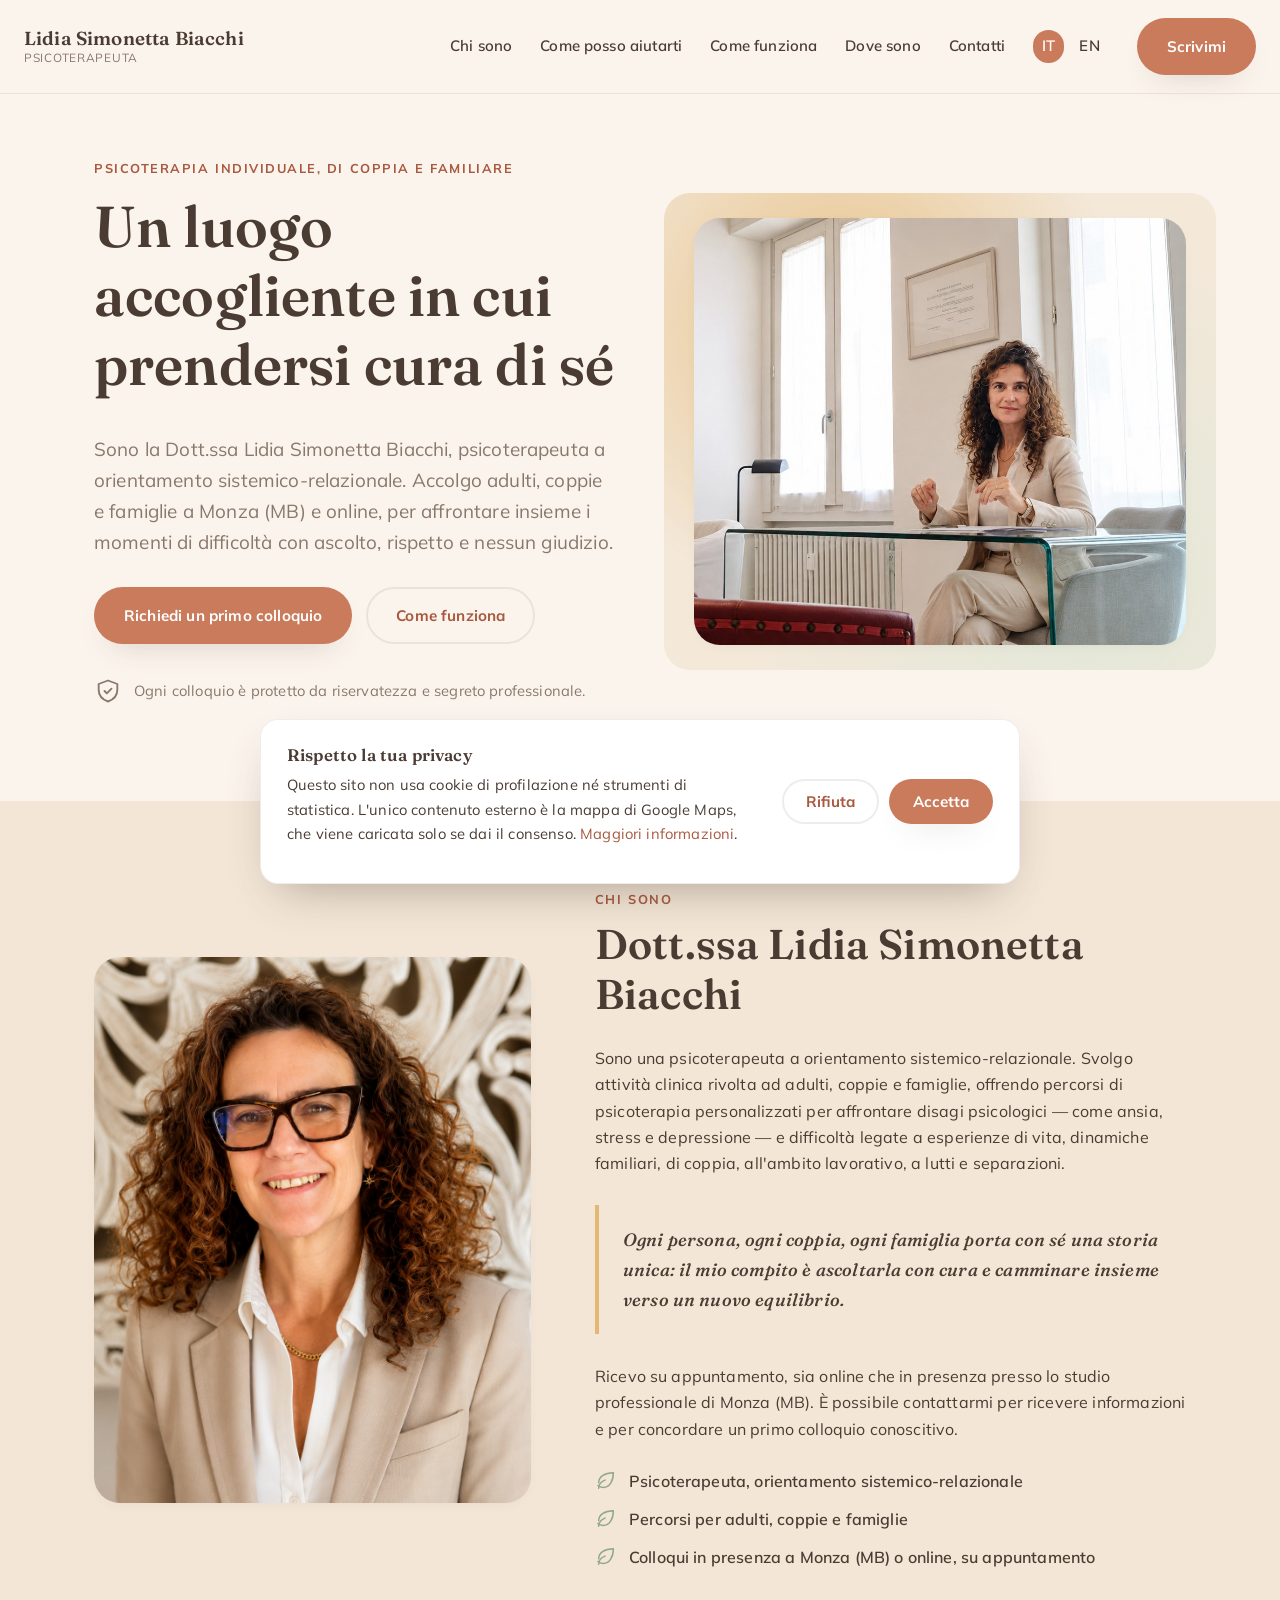
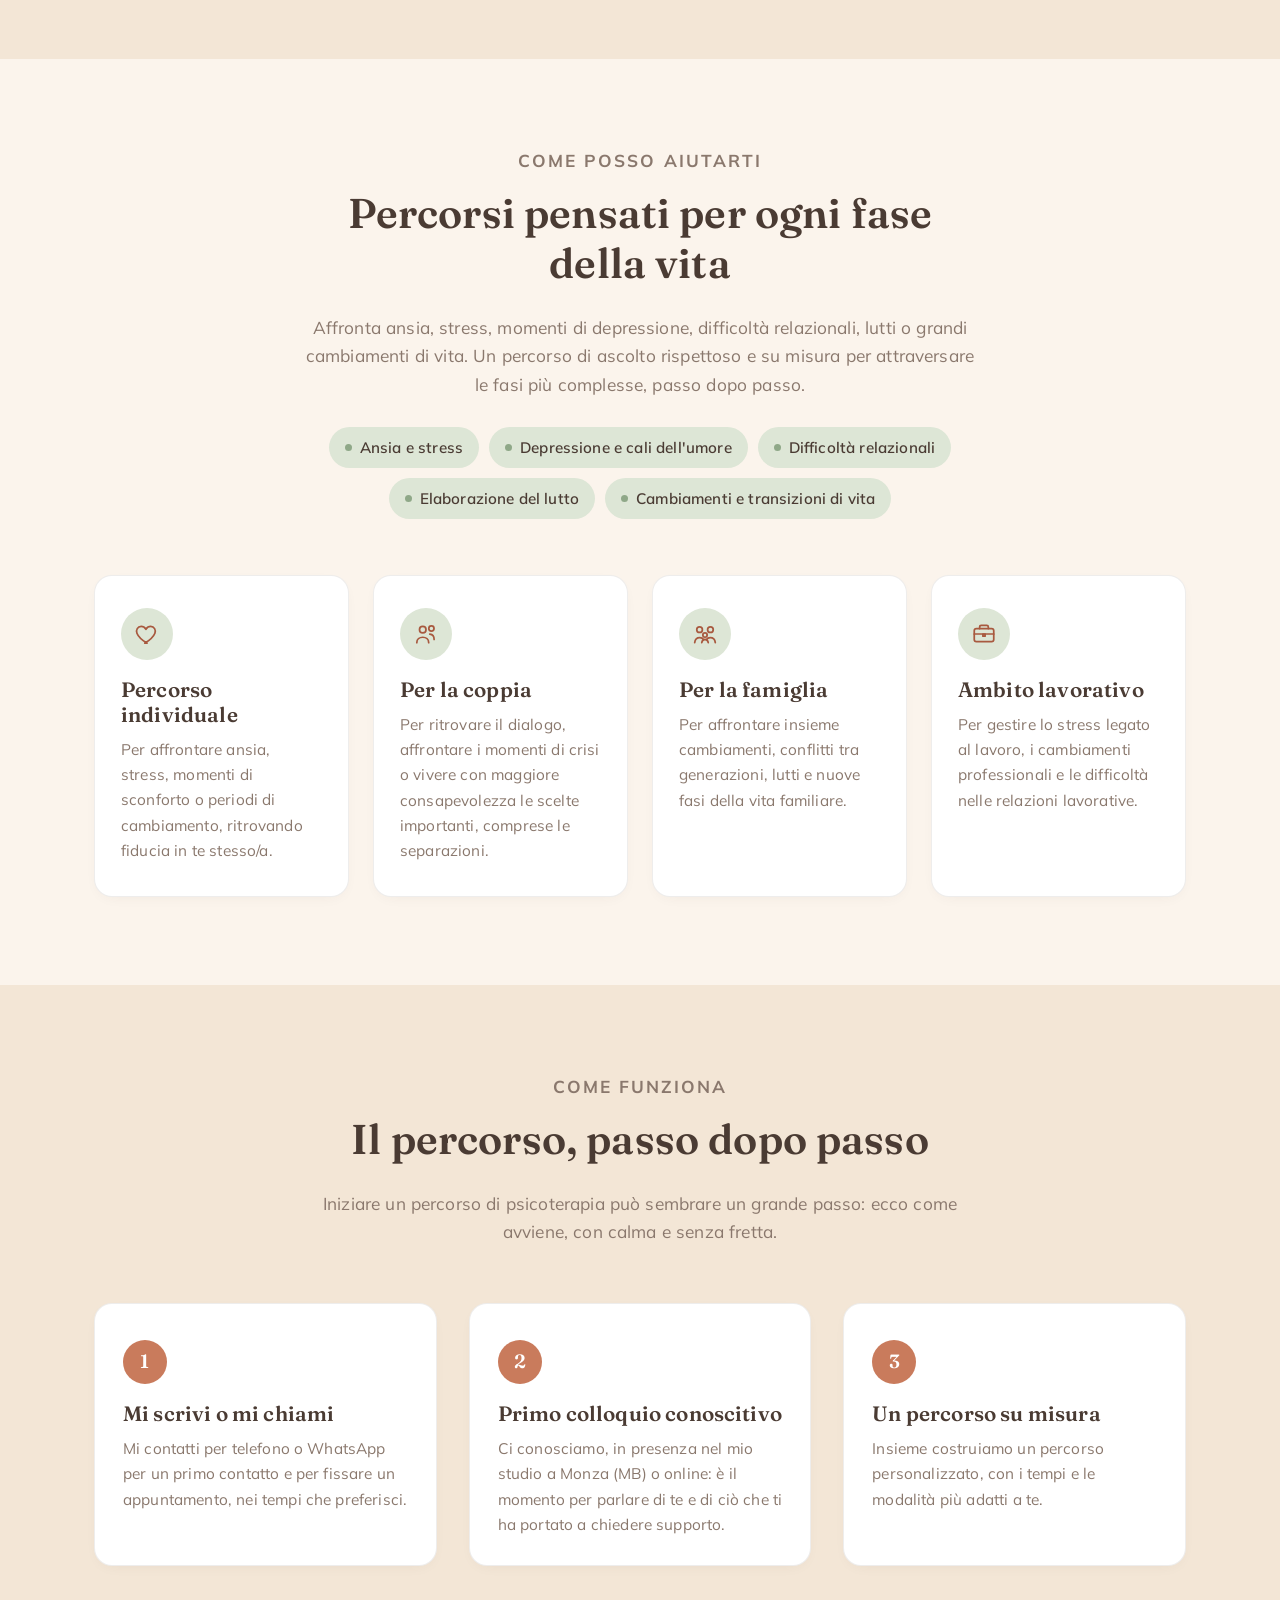
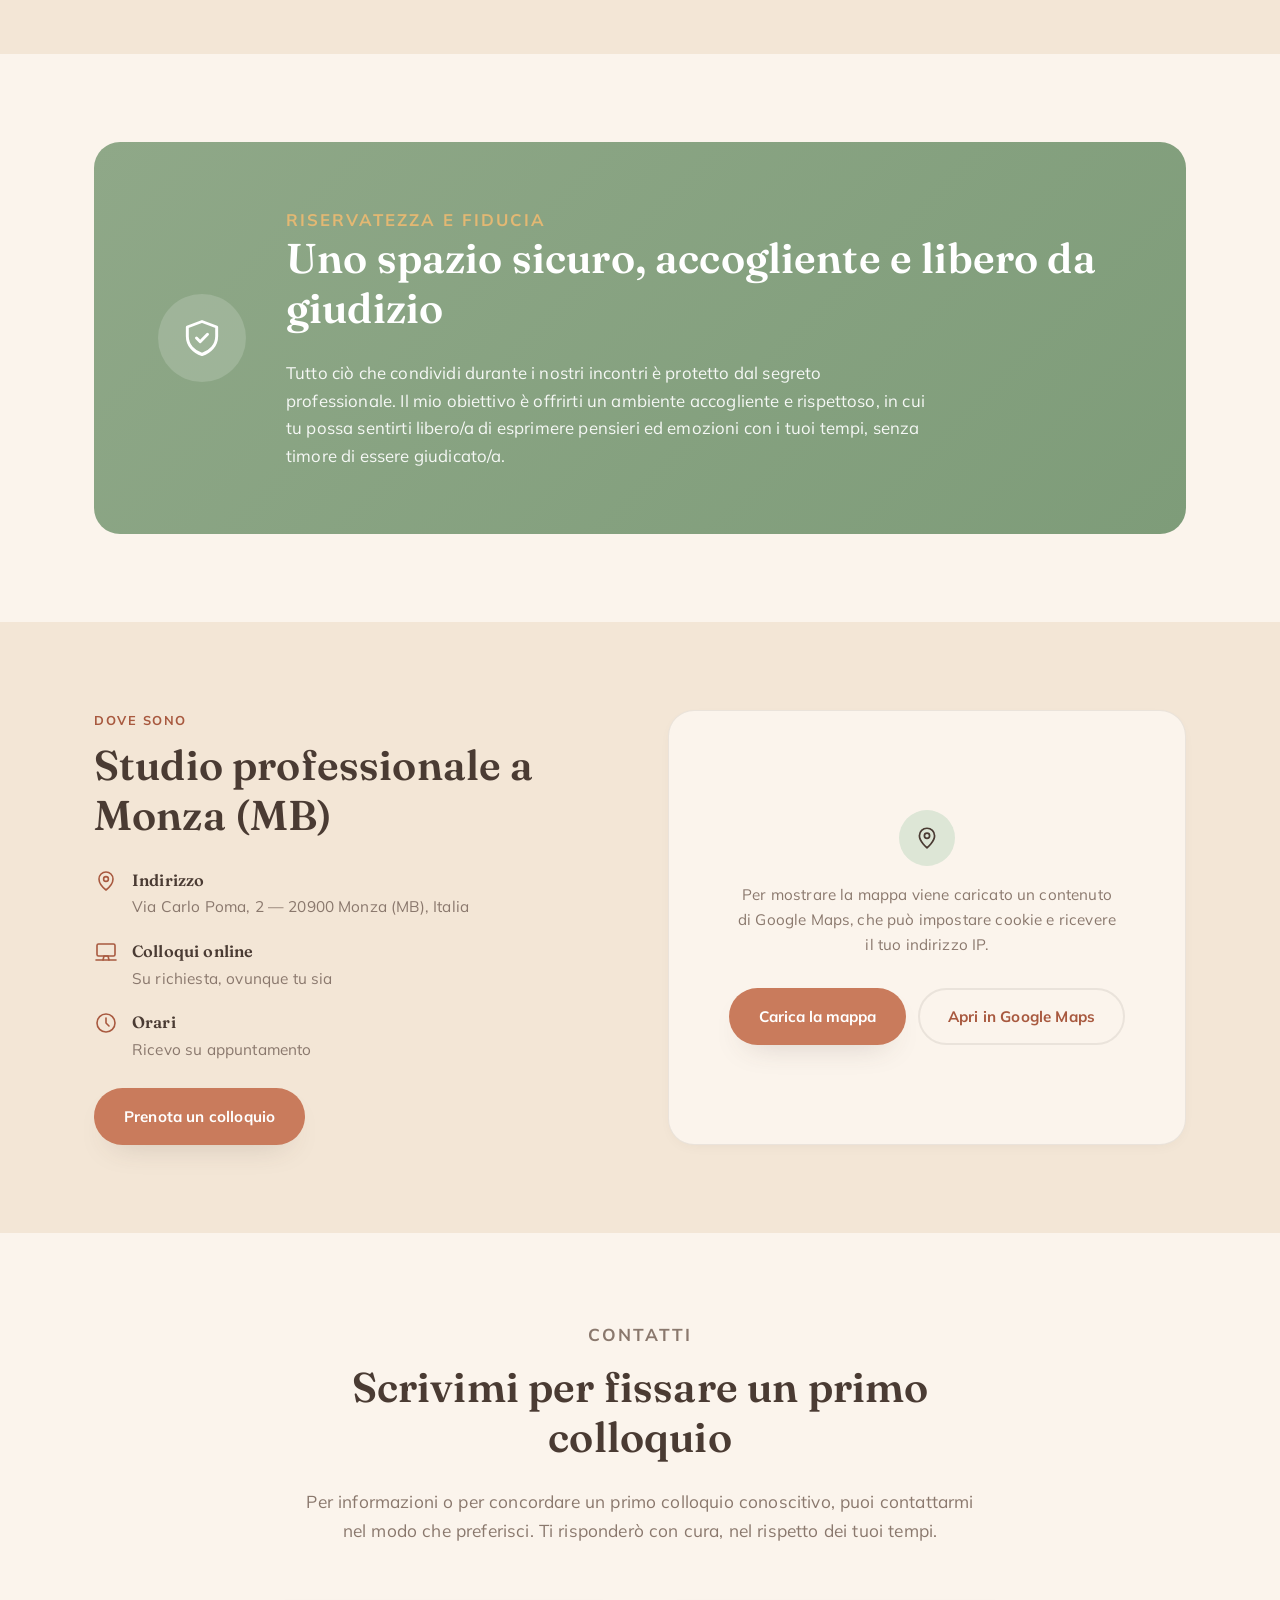
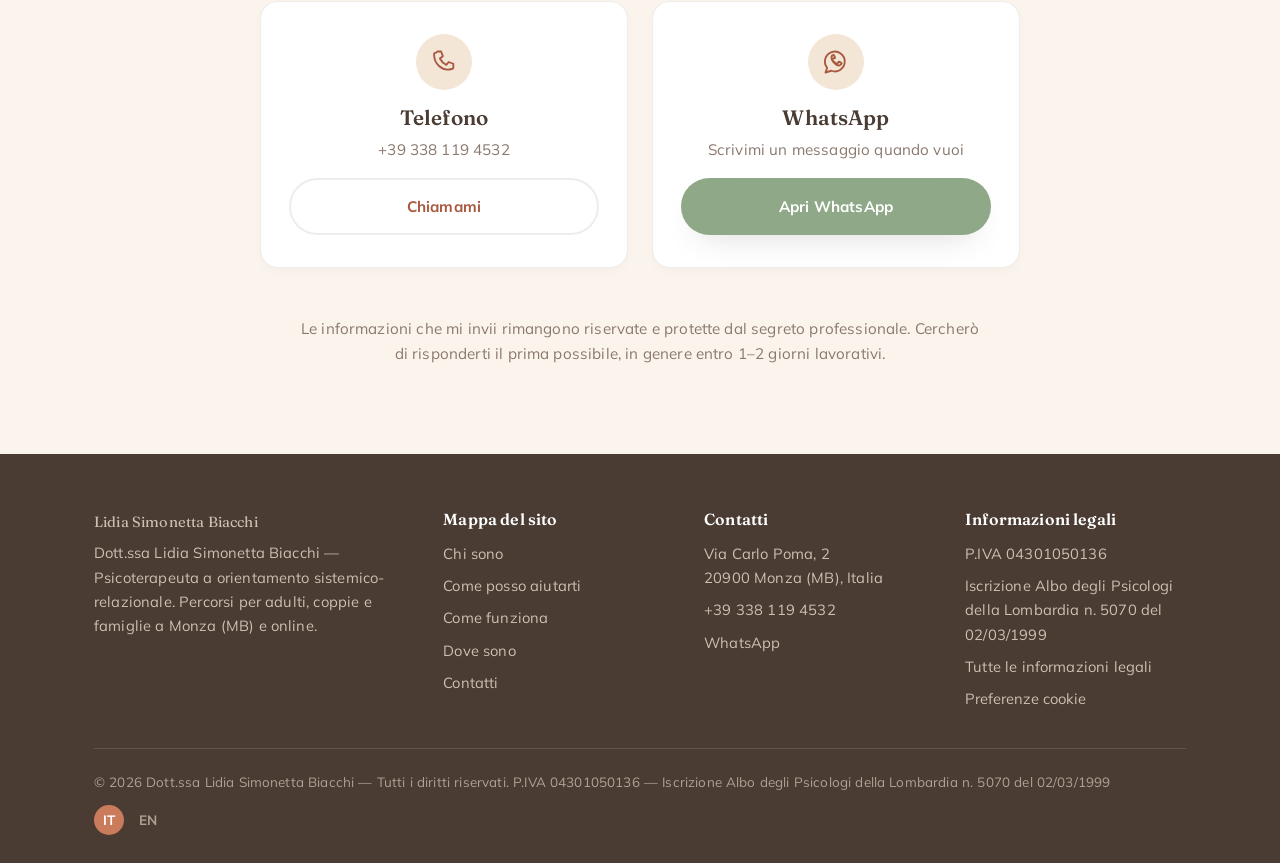
==== commit 8cf0efc1: "Add services subtitle and areas of support tags New subtitle in the services section listing what th" ====
--- a/index.html
+++ b/index.html
@@ -148,10 +148,18 @@
           <p class="eyebrow">Come posso aiutarti</p>
           <h2>Percorsi pensati per ogni fase della vita</h2>
           <p>
-            Un percorso di psicoterapia può essere un punto di partenza per
-            affrontare un momento difficile o per conoscersi meglio. Ecco
-            alcune delle aree in cui posso accompagnarti.
-          </p>
+            Affronta ansia, stress, momenti di depressione, difficoltà
+            relazionali, lutti o grandi cambiamenti di vita. Un percorso di
+            ascolto rispettoso e su misura per attraversare le fasi più
+            complesse, passo dopo passo.
+          </p>
+          <ul class="focus-tags" aria-label="Aree di intervento">
+            <li>Ansia e stress</li>
+            <li>Depressione e cali dell'umore</li>
+            <li>Difficoltà relazionali</li>
+            <li>Elaborazione del lutto</li>
+            <li>Cambiamenti e transizioni di vita</li>
+          </ul>
         </div>
         <div class="services-grid reveal">
           <div class="service-card">
--- a/assets/css/style.css
+++ b/assets/css/style.css
@@ -489,6 +489,36 @@
 }
 
 /* ---------- Services ---------- */
+.focus-tags {
+  list-style: none;
+  display: flex;
+  flex-wrap: wrap;
+  justify-content: center;
+  gap: 10px;
+  margin-top: 28px;
+}
+
+.focus-tags li {
+  display: inline-flex;
+  align-items: center;
+  gap: 8px;
+  padding: 8px 16px;
+  border-radius: var(--radius-pill);
+  background-color: var(--sage-light);
+  color: var(--brown);
+  font-size: 0.95rem;
+  font-weight: 600;
+}
+
+.focus-tags li::before {
+  content: "";
+  width: 7px;
+  height: 7px;
+  border-radius: 50%;
+  background-color: var(--sage);
+  flex-shrink: 0;
+}
+
 .services-grid {
   display: grid;
   grid-template-columns: repeat(4, 1fr);
